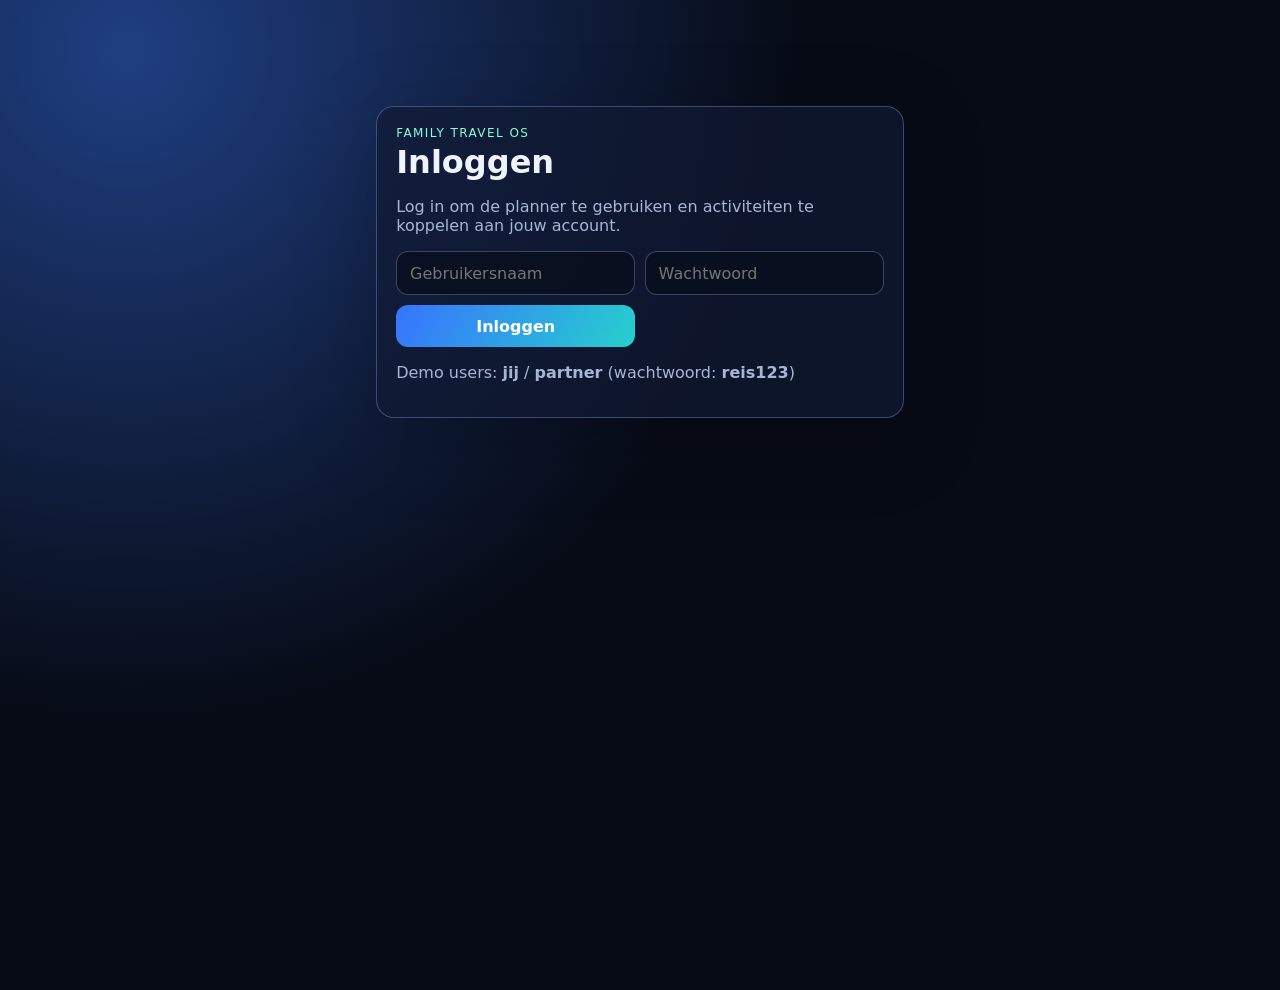
==== index.html @ ec22468a "Allow saving personal inspiration links per trip" ====
<!doctype html>
<html lang="nl">
  <head>
    <meta charset="UTF-8" />
    <meta name="viewport" content="width=device-width, initial-scale=1, viewport-fit=cover" />
    <meta name="theme-color" content="#0b1020" />
    <title>Samen Reisplanner · Reizen</title>
    <link rel="manifest" href="manifest.webmanifest" />
    <link rel="stylesheet" href="styles.css" />
  </head>
  <body>
    <header class="topbar">
      <div>
        <p class="eyebrow">Family Travel OS</p>
        <h1>Samen Reisplanner</h1>
      </div>
      <div class="user-box">
        <p id="current-user" class="muted"></p>
        <button id="logout-btn" type="button">Uitloggen</button>
      </div>
      <div class="trip-switcher">
        <label for="trip-select">Actieve reis</label>
        <select id="trip-select"></select>
      </div>
    </header>

    <nav class="tabs">
      <a class="tab active" href="index.html">Reizen</a>
      <a class="tab" href="database.html">Database</a>
      <a class="tab" href="route.html">Routekaart</a>
      <a class="tab" href="inspiratie.html">Inspiratie</a>
    </nav>

    <main>
      <section class="card">
        <h2>Nieuwe reis</h2>
        <form id="trip-form" class="grid-form">
          <input id="trip-name" type="text" placeholder="Bijv. Japan 2026" required />
          <input id="trip-destination" type="text" placeholder="Bestemming / regio" required />
          <button type="submit">Reis toevoegen</button>
        </form>
        <p id="trip-summary" class="muted"></p>
      </section>

      <section class="card">
        <h2>Reisgenoten</h2>
        <form id="member-form" class="row-form">
          <input id="member-name" type="text" placeholder="Naam reisgenoot" required />
          <button type="submit">+ Toevoegen</button>
        </form>
        <ul id="member-list"></ul>
      </section>
    </main>

    <script src="common.js"></script>
    <script src="app-home.js"></script>
  </body>
</html>
---- styles.css ----
:root {
  font-family: Inter, ui-sans-serif, system-ui, -apple-system, Segoe UI, Roboto, sans-serif;
  --bg: #070b16;
  --bg-2: #0d1530;
  --card: rgba(17, 25, 50, 0.72);
  --text: #eef3ff;
  --muted: #a8b6d6;
  --accent: #6ea8fe;
  --accent-2: #88ffd6;
  --border: rgba(155, 182, 255, 0.32);
  color-scheme: dark;
}

* { box-sizing: border-box; }

body {
  margin: 0;
  color: var(--text);
  background: radial-gradient(circle at 10% 5%, #1f3f82 0%, var(--bg) 45%), linear-gradient(130deg, var(--bg), var(--bg-2));
  min-height: 100dvh;
}

.topbar {
  display: flex;
  justify-content: space-between;
  gap: 1rem;
  align-items: end;
  padding: max(1rem, env(safe-area-inset-top)) 1rem 1rem;
  border-bottom: 1px solid rgba(255, 255, 255, 0.08);
  backdrop-filter: blur(12px);
}

.eyebrow {
  letter-spacing: 0.12em;
  text-transform: uppercase;
  color: var(--accent-2);
  margin: 0 0 0.2rem;
  font-size: 0.75rem;
}

h1, h2, h3 { margin: 0 0 0.65rem; }
h1 { font-size: clamp(1.4rem, 4vw, 2rem); }

.tabs {
  display: grid;
  grid-template-columns: repeat(4, 1fr);
  gap: 0.5rem;
  padding: 0.8rem 1rem;
}

.tab {
  text-align: center;
  padding: 0.55rem;
  border-radius: 12px;
  text-decoration: none;
  color: var(--text);
  border: 1px solid rgba(255, 255, 255, 0.08);
  background: rgba(11, 18, 35, 0.7);
}

.tab.active {
  background: linear-gradient(120deg, #3873ff, #26d0ce);
  border: none;
  font-weight: 600;
}

main {
  max-width: 1100px;
  margin: 0 auto;
  padding: 0 1rem calc(2rem + env(safe-area-inset-bottom));
  display: grid;
  gap: 1rem;
}

.card {
  background: var(--card);
  border: 1px solid var(--border);
  border-radius: 18px;
  padding: clamp(0.8rem, 2vw, 1.2rem);
  box-shadow: 0 20px 80px rgba(0, 0, 0, 0.25);
}

label, .muted { color: var(--muted); }

input, select, button {
  width: 100%;
  border-radius: 12px;
  border: 1px solid var(--border);
  background: rgba(8, 14, 28, 0.8);
  color: var(--text);
  padding: 0.72rem 0.8rem;
  font: inherit;
}

button {
  cursor: pointer;
  background: linear-gradient(120deg, #3873ff, #26d0ce);
  color: #fff;
  border: none;
  font-weight: 600;
}

.row-form, .grid-form {
  display: grid;
  gap: 0.6rem;
  margin-bottom: 0.75rem;
}

.row-form { grid-template-columns: 1fr auto; }
.grid-form { grid-template-columns: repeat(auto-fit, minmax(170px, 1fr)); }

.columns {
  display: grid;
  grid-template-columns: repeat(auto-fit, minmax(180px, 1fr));
  gap: 0.75rem;
}

.category {
  border: 1px solid rgba(255, 255, 255, 0.08);
  border-radius: 14px;
  background: rgba(9, 14, 27, 0.7);
  padding: 0.7rem;
}

ul { margin: 0; padding-left: 1rem; }
li { margin-bottom: 0.5rem; }

a { color: #9ec5ff; }

#map {
  min-height: clamp(230px, 35vh, 420px);
  border-radius: 14px;
  border: 1px solid rgba(255, 255, 255, 0.08);
  margin-top: 0.75rem;
}

.api-box {
  border: 1px dashed rgba(255, 255, 255, 0.25);
  border-radius: 12px;
  padding: 0.7rem;
}

.inspiration-grid {
  display: grid;
  gap: 1rem;
  grid-template-columns: repeat(auto-fit, minmax(260px, 1fr));
}


.user-box {
  display: grid;
  gap: 0.35rem;
  justify-items: end;
}

.user-box #logout-btn {
  width: auto;
  padding: 0.35rem 0.7rem;
  font-size: 0.85rem;
}

.auth-main {
  max-width: 560px;
  margin: 10vh auto;
  padding: 1rem;
}

.auth-card {
  text-align: left;
}

@media (max-width: 860px) {
  .topbar { flex-direction: column; align-items: stretch; }
  .tabs { grid-template-columns: repeat(2, 1fr); }
}


.compact {
  grid-template-columns: auto 1fr;
  align-items: center;
}

.item-card {
  list-style: none;
  margin: 0.6rem 0;
  padding: 0.55rem;
  border: 1px solid rgba(255,255,255,0.08);
  border-radius: 10px;
  background: rgba(3, 8, 20, 0.45);
}

.vote-row {
  display: flex;
  gap: 0.4rem;
  flex-wrap: wrap;
  margin-top: 0.5rem;
}

.vote-row button,
.vote {
  width: auto;
  padding: 0.35rem 0.55rem;
  font-size: 0.85rem;
}

.vote-must { background: linear-gradient(120deg, #17b26a, #5dd39e); }
.vote-maybe { background: linear-gradient(120deg, #4b7bec, #5ea6ff); }
.vote-skip { background: linear-gradient(120deg, #d54f6e, #ff8399); }

.day-plan-list {
  display: grid;
  gap: 0.7rem;
}

.day-card {
  border: 1px solid rgba(255,255,255,0.08);
  border-radius: 12px;
  background: rgba(4, 10, 24, 0.52);
  padding: 0.65rem;
}
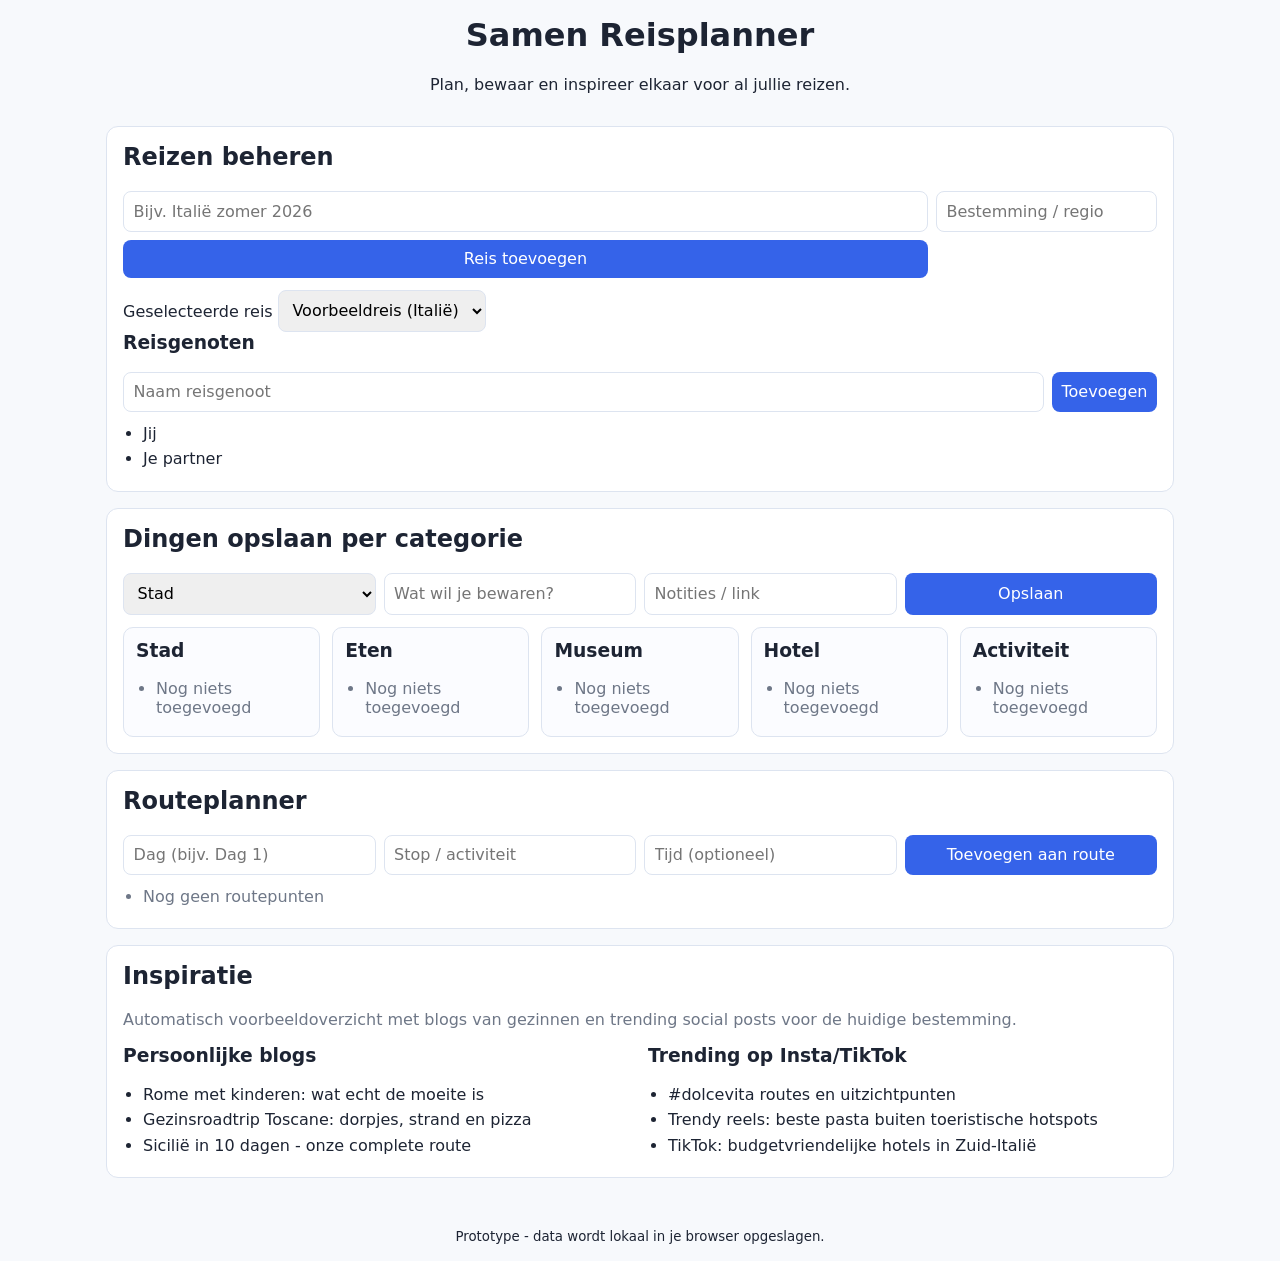
==== commit c5195504: "Merge branch 'main' into codex/create-travel-planning-app-1jo0di" ====
--- a/index.html
+++ b/index.html
@@ -2,57 +2,87 @@
 <html lang="nl">
   <head>
     <meta charset="UTF-8" />
-    <meta name="viewport" content="width=device-width, initial-scale=1, viewport-fit=cover" />
-    <meta name="theme-color" content="#0b1020" />
-    <title>Samen Reisplanner · Reizen</title>
-    <link rel="manifest" href="manifest.webmanifest" />
+    <meta name="viewport" content="width=device-width, initial-scale=1.0" />
+    <title>Samen Reisplanner</title>
     <link rel="stylesheet" href="styles.css" />
   </head>
   <body>
-    <header class="topbar">
-      <div>
-        <p class="eyebrow">Family Travel OS</p>
-        <h1>Samen Reisplanner</h1>
-      </div>
-      <div class="user-box">
-        <p id="current-user" class="muted"></p>
-        <button id="logout-btn" type="button">Uitloggen</button>
-      </div>
-      <div class="trip-switcher">
-        <label for="trip-select">Actieve reis</label>
-        <select id="trip-select"></select>
-      </div>
+    <header>
+      <h1>Samen Reisplanner</h1>
+      <p>Plan, bewaar en inspireer elkaar voor al jullie reizen.</p>
     </header>
-
-    <nav class="tabs">
-      <a class="tab active" href="index.html">Reizen</a>
-      <a class="tab" href="database.html">Database</a>
-      <a class="tab" href="route.html">Routekaart</a>
-      <a class="tab" href="inspiratie.html">Inspiratie</a>
-    </nav>
 
     <main>
       <section class="card">
-        <h2>Nieuwe reis</h2>
-        <form id="trip-form" class="grid-form">
-          <input id="trip-name" type="text" placeholder="Bijv. Japan 2026" required />
+        <h2>Reizen beheren</h2>
+        <form id="trip-form" class="row-form">
+          <input id="trip-name" type="text" placeholder="Bijv. Italië zomer 2026" required />
           <input id="trip-destination" type="text" placeholder="Bestemming / regio" required />
           <button type="submit">Reis toevoegen</button>
         </form>
-        <p id="trip-summary" class="muted"></p>
+
+        <label for="trip-select">Geselecteerde reis</label>
+        <select id="trip-select"></select>
+
+        <h3>Reisgenoten</h3>
+        <form id="member-form" class="row-form">
+          <input id="member-name" type="text" placeholder="Naam reisgenoot" required />
+          <button type="submit">Toevoegen</button>
+        </form>
+        <ul id="member-list"></ul>
       </section>
 
       <section class="card">
-        <h2>Reisgenoten</h2>
-        <form id="member-form" class="row-form">
-          <input id="member-name" type="text" placeholder="Naam reisgenoot" required />
-          <button type="submit">+ Toevoegen</button>
+        <h2>Dingen opslaan per categorie</h2>
+        <form id="item-form" class="grid-form">
+          <select id="item-category" required>
+            <option value="Stad">Stad</option>
+            <option value="Eten">Eten</option>
+            <option value="Museum">Museum</option>
+            <option value="Hotel">Hotel</option>
+            <option value="Activiteit">Activiteit</option>
+          </select>
+          <input id="item-title" type="text" placeholder="Wat wil je bewaren?" required />
+          <input id="item-notes" type="text" placeholder="Notities / link" />
+          <button type="submit">Opslaan</button>
         </form>
-        <ul id="member-list"></ul>
+        <div id="category-columns" class="columns"></div>
+      </section>
+
+      <section class="card">
+        <h2>Routeplanner</h2>
+        <form id="route-form" class="grid-form">
+          <input id="route-day" type="text" placeholder="Dag (bijv. Dag 1)" required />
+          <input id="route-stop" type="text" placeholder="Stop / activiteit" required />
+          <input id="route-time" type="text" placeholder="Tijd (optioneel)" />
+          <button type="submit">Toevoegen aan route</button>
+        </form>
+        <ul id="route-list"></ul>
+      </section>
+
+      <section class="card">
+        <h2>Inspiratie</h2>
+        <p class="muted">
+          Automatisch voorbeeldoverzicht met blogs van gezinnen en trending social posts
+          voor de huidige bestemming.
+        </p>
+        <div class="inspiration-grid">
+          <div>
+            <h3>Persoonlijke blogs</h3>
+            <ul id="blog-list"></ul>
+          </div>
+          <div>
+            <h3>Trending op Insta/TikTok</h3>
+            <ul id="social-list"></ul>
+          </div>
+        </div>
       </section>
     </main>
 
-    <script src="common.js"></script>
-    <script src="app-home.js"></script>
+    <footer>
+      <small>Prototype - data wordt lokaal in je browser opgeslagen.</small>
+    </footer>
+
+    <script src="app.js"></script>
   </body>
 </html>
--- a/styles.css
+++ b/styles.css
@@ -1,220 +1,110 @@
 :root {
+  color-scheme: light;
   font-family: Inter, ui-sans-serif, system-ui, -apple-system, Segoe UI, Roboto, sans-serif;
-  --bg: #070b16;
-  --bg-2: #0d1530;
-  --card: rgba(17, 25, 50, 0.72);
-  --text: #eef3ff;
-  --muted: #a8b6d6;
-  --accent: #6ea8fe;
-  --accent-2: #88ffd6;
-  --border: rgba(155, 182, 255, 0.32);
-  color-scheme: dark;
+  --bg: #f7f9fc;
+  --card: #ffffff;
+  --text: #1d2433;
+  --muted: #6e7787;
+  --primary: #3563e9;
+  --border: #dde4f0;
 }
 
-* { box-sizing: border-box; }
+* {
+  box-sizing: border-box;
+}
 
 body {
   margin: 0;
+  background: var(--bg);
   color: var(--text);
-  background: radial-gradient(circle at 10% 5%, #1f3f82 0%, var(--bg) 45%), linear-gradient(130deg, var(--bg), var(--bg-2));
-  min-height: 100dvh;
 }
 
-.topbar {
-  display: flex;
-  justify-content: space-between;
-  gap: 1rem;
-  align-items: end;
-  padding: max(1rem, env(safe-area-inset-top)) 1rem 1rem;
-  border-bottom: 1px solid rgba(255, 255, 255, 0.08);
-  backdrop-filter: blur(12px);
-}
-
-.eyebrow {
-  letter-spacing: 0.12em;
-  text-transform: uppercase;
-  color: var(--accent-2);
-  margin: 0 0 0.2rem;
-  font-size: 0.75rem;
-}
-
-h1, h2, h3 { margin: 0 0 0.65rem; }
-h1 { font-size: clamp(1.4rem, 4vw, 2rem); }
-
-.tabs {
-  display: grid;
-  grid-template-columns: repeat(4, 1fr);
-  gap: 0.5rem;
-  padding: 0.8rem 1rem;
-}
-
-.tab {
+header,
+footer {
   text-align: center;
-  padding: 0.55rem;
-  border-radius: 12px;
-  text-decoration: none;
-  color: var(--text);
-  border: 1px solid rgba(255, 255, 255, 0.08);
-  background: rgba(11, 18, 35, 0.7);
-}
-
-.tab.active {
-  background: linear-gradient(120deg, #3873ff, #26d0ce);
-  border: none;
-  font-weight: 600;
+  padding: 1rem;
 }
 
 main {
   max-width: 1100px;
   margin: 0 auto;
-  padding: 0 1rem calc(2rem + env(safe-area-inset-bottom));
   display: grid;
   gap: 1rem;
+  padding: 0 1rem 2rem;
 }
 
 .card {
   background: var(--card);
   border: 1px solid var(--border);
-  border-radius: 18px;
-  padding: clamp(0.8rem, 2vw, 1.2rem);
-  box-shadow: 0 20px 80px rgba(0, 0, 0, 0.25);
+  border-radius: 12px;
+  padding: 1rem;
 }
 
-label, .muted { color: var(--muted); }
+h1,
+h2,
+h3 {
+  margin-top: 0;
+}
 
-input, select, button {
-  width: 100%;
-  border-radius: 12px;
+input,
+select,
+button {
+  padding: 0.6rem;
   border: 1px solid var(--border);
-  background: rgba(8, 14, 28, 0.8);
-  color: var(--text);
-  padding: 0.72rem 0.8rem;
+  border-radius: 8px;
   font: inherit;
 }
 
 button {
+  background: var(--primary);
+  color: white;
+  border: none;
   cursor: pointer;
-  background: linear-gradient(120deg, #3873ff, #26d0ce);
-  color: #fff;
-  border: none;
-  font-weight: 600;
 }
 
-.row-form, .grid-form {
+.row-form,
+.grid-form {
   display: grid;
-  gap: 0.6rem;
+  gap: 0.5rem;
   margin-bottom: 0.75rem;
 }
 
-.row-form { grid-template-columns: 1fr auto; }
-.grid-form { grid-template-columns: repeat(auto-fit, minmax(170px, 1fr)); }
+.row-form {
+  grid-template-columns: 1fr auto;
+}
+
+.grid-form {
+  grid-template-columns: repeat(auto-fit, minmax(170px, 1fr));
+}
 
 .columns {
   display: grid;
-  grid-template-columns: repeat(auto-fit, minmax(180px, 1fr));
+  grid-template-columns: repeat(auto-fit, minmax(170px, 1fr));
   gap: 0.75rem;
 }
 
 .category {
-  border: 1px solid rgba(255, 255, 255, 0.08);
-  border-radius: 14px;
-  background: rgba(9, 14, 27, 0.7);
-  padding: 0.7rem;
+  border: 1px solid var(--border);
+  border-radius: 10px;
+  padding: 0.75rem;
+  background: #fbfcff;
 }
 
-ul { margin: 0; padding-left: 1rem; }
-li { margin-bottom: 0.5rem; }
-
-a { color: #9ec5ff; }
-
-#map {
-  min-height: clamp(230px, 35vh, 420px);
-  border-radius: 14px;
-  border: 1px solid rgba(255, 255, 255, 0.08);
-  margin-top: 0.75rem;
+ul {
+  margin: 0;
+  padding-left: 1.25rem;
 }
 
-.api-box {
-  border: 1px dashed rgba(255, 255, 255, 0.25);
-  border-radius: 12px;
-  padding: 0.7rem;
+li {
+  margin-bottom: 0.4rem;
+}
+
+.muted {
+  color: var(--muted);
 }
 
 .inspiration-grid {
   display: grid;
+  grid-template-columns: repeat(auto-fit, minmax(260px, 1fr));
   gap: 1rem;
-  grid-template-columns: repeat(auto-fit, minmax(260px, 1fr));
 }
-
-
-.user-box {
-  display: grid;
-  gap: 0.35rem;
-  justify-items: end;
-}
-
-.user-box #logout-btn {
-  width: auto;
-  padding: 0.35rem 0.7rem;
-  font-size: 0.85rem;
-}
-
-.auth-main {
-  max-width: 560px;
-  margin: 10vh auto;
-  padding: 1rem;
-}
-
-.auth-card {
-  text-align: left;
-}
-
-@media (max-width: 860px) {
-  .topbar { flex-direction: column; align-items: stretch; }
-  .tabs { grid-template-columns: repeat(2, 1fr); }
-}
-
-
-.compact {
-  grid-template-columns: auto 1fr;
-  align-items: center;
-}
-
-.item-card {
-  list-style: none;
-  margin: 0.6rem 0;
-  padding: 0.55rem;
-  border: 1px solid rgba(255,255,255,0.08);
-  border-radius: 10px;
-  background: rgba(3, 8, 20, 0.45);
-}
-
-.vote-row {
-  display: flex;
-  gap: 0.4rem;
-  flex-wrap: wrap;
-  margin-top: 0.5rem;
-}
-
-.vote-row button,
-.vote {
-  width: auto;
-  padding: 0.35rem 0.55rem;
-  font-size: 0.85rem;
-}
-
-.vote-must { background: linear-gradient(120deg, #17b26a, #5dd39e); }
-.vote-maybe { background: linear-gradient(120deg, #4b7bec, #5ea6ff); }
-.vote-skip { background: linear-gradient(120deg, #d54f6e, #ff8399); }
-
-.day-plan-list {
-  display: grid;
-  gap: 0.7rem;
-}
-
-.day-card {
-  border: 1px solid rgba(255,255,255,0.08);
-  border-radius: 12px;
-  background: rgba(4, 10, 24, 0.52);
-  padding: 0.65rem;
-}
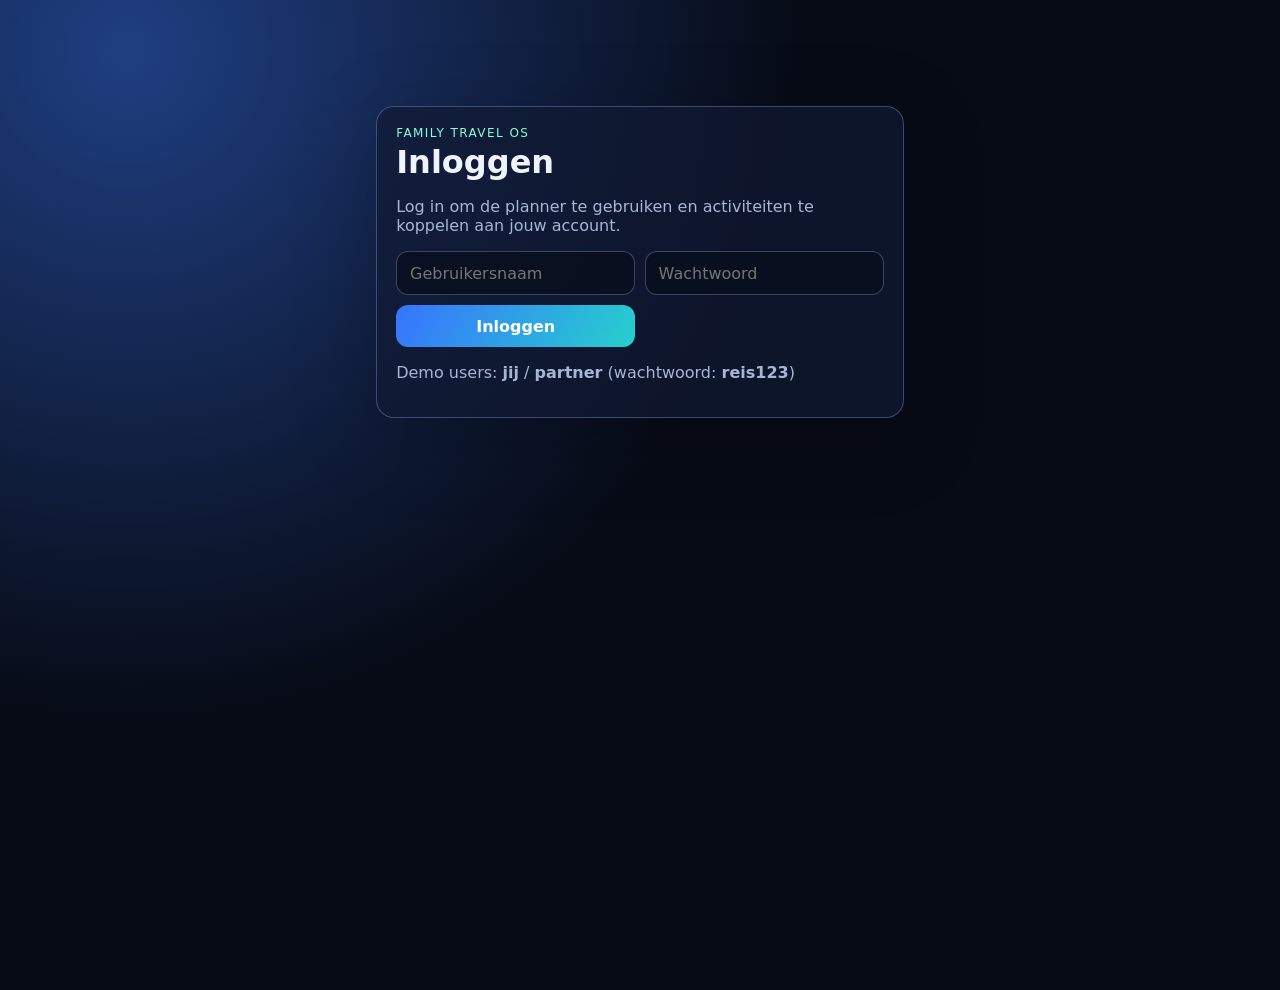
==== commit fee43f01: "Fix stale GitHub Pages updates with stronger service worker refresh" ====
--- a/index.html
+++ b/index.html
@@ -2,87 +2,57 @@
 <html lang="nl">
   <head>
     <meta charset="UTF-8" />
-    <meta name="viewport" content="width=device-width, initial-scale=1.0" />
-    <title>Samen Reisplanner</title>
+    <meta name="viewport" content="width=device-width, initial-scale=1, viewport-fit=cover" />
+    <meta name="theme-color" content="#0b1020" />
+    <title>Samen Reisplanner · Reizen</title>
+    <link rel="manifest" href="manifest.webmanifest" />
     <link rel="stylesheet" href="styles.css" />
   </head>
   <body>
-    <header>
-      <h1>Samen Reisplanner</h1>
-      <p>Plan, bewaar en inspireer elkaar voor al jullie reizen.</p>
+    <header class="topbar">
+      <div>
+        <p class="eyebrow">Family Travel OS</p>
+        <h1>Samen Reisplanner</h1>
+      </div>
+      <div class="user-box">
+        <p id="current-user" class="muted"></p>
+        <button id="logout-btn" type="button">Uitloggen</button>
+      </div>
+      <div class="trip-switcher">
+        <label for="trip-select">Actieve reis</label>
+        <select id="trip-select"></select>
+      </div>
     </header>
+
+    <nav class="tabs">
+      <a class="tab active" href="index.html">Reizen</a>
+      <a class="tab" href="database.html">Database</a>
+      <a class="tab" href="route.html">Routekaart</a>
+      <a class="tab" href="inspiratie.html">Inspiratie</a>
+    </nav>
 
     <main>
       <section class="card">
-        <h2>Reizen beheren</h2>
-        <form id="trip-form" class="row-form">
-          <input id="trip-name" type="text" placeholder="Bijv. Italië zomer 2026" required />
+        <h2>Nieuwe reis</h2>
+        <form id="trip-form" class="grid-form">
+          <input id="trip-name" type="text" placeholder="Bijv. Japan 2026" required />
           <input id="trip-destination" type="text" placeholder="Bestemming / regio" required />
           <button type="submit">Reis toevoegen</button>
         </form>
+        <p id="trip-summary" class="muted"></p>
+      </section>
 
-        <label for="trip-select">Geselecteerde reis</label>
-        <select id="trip-select"></select>
-
-        <h3>Reisgenoten</h3>
+      <section class="card">
+        <h2>Reisgenoten</h2>
         <form id="member-form" class="row-form">
           <input id="member-name" type="text" placeholder="Naam reisgenoot" required />
-          <button type="submit">Toevoegen</button>
+          <button type="submit">+ Toevoegen</button>
         </form>
         <ul id="member-list"></ul>
       </section>
-
-      <section class="card">
-        <h2>Dingen opslaan per categorie</h2>
-        <form id="item-form" class="grid-form">
-          <select id="item-category" required>
-            <option value="Stad">Stad</option>
-            <option value="Eten">Eten</option>
-            <option value="Museum">Museum</option>
-            <option value="Hotel">Hotel</option>
-            <option value="Activiteit">Activiteit</option>
-          </select>
-          <input id="item-title" type="text" placeholder="Wat wil je bewaren?" required />
-          <input id="item-notes" type="text" placeholder="Notities / link" />
-          <button type="submit">Opslaan</button>
-        </form>
-        <div id="category-columns" class="columns"></div>
-      </section>
-
-      <section class="card">
-        <h2>Routeplanner</h2>
-        <form id="route-form" class="grid-form">
-          <input id="route-day" type="text" placeholder="Dag (bijv. Dag 1)" required />
-          <input id="route-stop" type="text" placeholder="Stop / activiteit" required />
-          <input id="route-time" type="text" placeholder="Tijd (optioneel)" />
-          <button type="submit">Toevoegen aan route</button>
-        </form>
-        <ul id="route-list"></ul>
-      </section>
-
-      <section class="card">
-        <h2>Inspiratie</h2>
-        <p class="muted">
-          Automatisch voorbeeldoverzicht met blogs van gezinnen en trending social posts
-          voor de huidige bestemming.
-        </p>
-        <div class="inspiration-grid">
-          <div>
-            <h3>Persoonlijke blogs</h3>
-            <ul id="blog-list"></ul>
-          </div>
-          <div>
-            <h3>Trending op Insta/TikTok</h3>
-            <ul id="social-list"></ul>
-          </div>
-        </div>
-      </section>
     </main>
 
-    <footer>
-      <small>Prototype - data wordt lokaal in je browser opgeslagen.</small>
-    </footer>
-
-    <script src="app.js"></script>
+    <script src="common.js"></script>
+    <script src="app-home.js"></script>
   </body>
 </html>
--- a/styles.css
+++ b/styles.css
@@ -1,110 +1,220 @@
 :root {
-  color-scheme: light;
   font-family: Inter, ui-sans-serif, system-ui, -apple-system, Segoe UI, Roboto, sans-serif;
-  --bg: #f7f9fc;
-  --card: #ffffff;
-  --text: #1d2433;
-  --muted: #6e7787;
-  --primary: #3563e9;
-  --border: #dde4f0;
-}
-
-* {
-  box-sizing: border-box;
-}
+  --bg: #070b16;
+  --bg-2: #0d1530;
+  --card: rgba(17, 25, 50, 0.72);
+  --text: #eef3ff;
+  --muted: #a8b6d6;
+  --accent: #6ea8fe;
+  --accent-2: #88ffd6;
+  --border: rgba(155, 182, 255, 0.32);
+  color-scheme: dark;
+}
+
+* { box-sizing: border-box; }
 
 body {
   margin: 0;
-  background: var(--bg);
   color: var(--text);
-}
-
-header,
-footer {
+  background: radial-gradient(circle at 10% 5%, #1f3f82 0%, var(--bg) 45%), linear-gradient(130deg, var(--bg), var(--bg-2));
+  min-height: 100dvh;
+}
+
+.topbar {
+  display: flex;
+  justify-content: space-between;
+  gap: 1rem;
+  align-items: end;
+  padding: max(1rem, env(safe-area-inset-top)) 1rem 1rem;
+  border-bottom: 1px solid rgba(255, 255, 255, 0.08);
+  backdrop-filter: blur(12px);
+}
+
+.eyebrow {
+  letter-spacing: 0.12em;
+  text-transform: uppercase;
+  color: var(--accent-2);
+  margin: 0 0 0.2rem;
+  font-size: 0.75rem;
+}
+
+h1, h2, h3 { margin: 0 0 0.65rem; }
+h1 { font-size: clamp(1.4rem, 4vw, 2rem); }
+
+.tabs {
+  display: grid;
+  grid-template-columns: repeat(4, 1fr);
+  gap: 0.5rem;
+  padding: 0.8rem 1rem;
+}
+
+.tab {
   text-align: center;
-  padding: 1rem;
+  padding: 0.55rem;
+  border-radius: 12px;
+  text-decoration: none;
+  color: var(--text);
+  border: 1px solid rgba(255, 255, 255, 0.08);
+  background: rgba(11, 18, 35, 0.7);
+}
+
+.tab.active {
+  background: linear-gradient(120deg, #3873ff, #26d0ce);
+  border: none;
+  font-weight: 600;
 }
 
 main {
   max-width: 1100px;
   margin: 0 auto;
+  padding: 0 1rem calc(2rem + env(safe-area-inset-bottom));
   display: grid;
   gap: 1rem;
-  padding: 0 1rem 2rem;
 }
 
 .card {
   background: var(--card);
   border: 1px solid var(--border);
-  border-radius: 12px;
+  border-radius: 18px;
+  padding: clamp(0.8rem, 2vw, 1.2rem);
+  box-shadow: 0 20px 80px rgba(0, 0, 0, 0.25);
+}
+
+label, .muted { color: var(--muted); }
+
+input, select, button {
+  width: 100%;
+  border-radius: 12px;
+  border: 1px solid var(--border);
+  background: rgba(8, 14, 28, 0.8);
+  color: var(--text);
+  padding: 0.72rem 0.8rem;
+  font: inherit;
+}
+
+button {
+  cursor: pointer;
+  background: linear-gradient(120deg, #3873ff, #26d0ce);
+  color: #fff;
+  border: none;
+  font-weight: 600;
+}
+
+.row-form, .grid-form {
+  display: grid;
+  gap: 0.6rem;
+  margin-bottom: 0.75rem;
+}
+
+.row-form { grid-template-columns: 1fr auto; }
+.grid-form { grid-template-columns: repeat(auto-fit, minmax(170px, 1fr)); }
+
+.columns {
+  display: grid;
+  grid-template-columns: repeat(auto-fit, minmax(180px, 1fr));
+  gap: 0.75rem;
+}
+
+.category {
+  border: 1px solid rgba(255, 255, 255, 0.08);
+  border-radius: 14px;
+  background: rgba(9, 14, 27, 0.7);
+  padding: 0.7rem;
+}
+
+ul { margin: 0; padding-left: 1rem; }
+li { margin-bottom: 0.5rem; }
+
+a { color: #9ec5ff; }
+
+#map {
+  min-height: clamp(230px, 35vh, 420px);
+  border-radius: 14px;
+  border: 1px solid rgba(255, 255, 255, 0.08);
+  margin-top: 0.75rem;
+}
+
+.api-box {
+  border: 1px dashed rgba(255, 255, 255, 0.25);
+  border-radius: 12px;
+  padding: 0.7rem;
+}
+
+.inspiration-grid {
+  display: grid;
+  gap: 1rem;
+  grid-template-columns: repeat(auto-fit, minmax(260px, 1fr));
+}
+
+
+.user-box {
+  display: grid;
+  gap: 0.35rem;
+  justify-items: end;
+}
+
+.user-box #logout-btn {
+  width: auto;
+  padding: 0.35rem 0.7rem;
+  font-size: 0.85rem;
+}
+
+.auth-main {
+  max-width: 560px;
+  margin: 10vh auto;
   padding: 1rem;
 }
 
-h1,
-h2,
-h3 {
-  margin-top: 0;
-}
-
-input,
-select,
-button {
-  padding: 0.6rem;
-  border: 1px solid var(--border);
-  border-radius: 8px;
-  font: inherit;
-}
-
-button {
-  background: var(--primary);
-  color: white;
-  border: none;
-  cursor: pointer;
-}
-
-.row-form,
-.grid-form {
-  display: grid;
-  gap: 0.5rem;
-  margin-bottom: 0.75rem;
-}
-
-.row-form {
-  grid-template-columns: 1fr auto;
-}
-
-.grid-form {
-  grid-template-columns: repeat(auto-fit, minmax(170px, 1fr));
-}
-
-.columns {
-  display: grid;
-  grid-template-columns: repeat(auto-fit, minmax(170px, 1fr));
-  gap: 0.75rem;
-}
-
-.category {
-  border: 1px solid var(--border);
+.auth-card {
+  text-align: left;
+}
+
+@media (max-width: 860px) {
+  .topbar { flex-direction: column; align-items: stretch; }
+  .tabs { grid-template-columns: repeat(2, 1fr); }
+}
+
+
+.compact {
+  grid-template-columns: auto 1fr;
+  align-items: center;
+}
+
+.item-card {
+  list-style: none;
+  margin: 0.6rem 0;
+  padding: 0.55rem;
+  border: 1px solid rgba(255,255,255,0.08);
   border-radius: 10px;
-  padding: 0.75rem;
-  background: #fbfcff;
-}
-
-ul {
-  margin: 0;
-  padding-left: 1.25rem;
-}
-
-li {
-  margin-bottom: 0.4rem;
-}
-
-.muted {
-  color: var(--muted);
-}
-
-.inspiration-grid {
-  display: grid;
-  grid-template-columns: repeat(auto-fit, minmax(260px, 1fr));
-  gap: 1rem;
-}
+  background: rgba(3, 8, 20, 0.45);
+}
+
+.vote-row {
+  display: flex;
+  gap: 0.4rem;
+  flex-wrap: wrap;
+  margin-top: 0.5rem;
+}
+
+.vote-row button,
+.vote {
+  width: auto;
+  padding: 0.35rem 0.55rem;
+  font-size: 0.85rem;
+}
+
+.vote-must { background: linear-gradient(120deg, #17b26a, #5dd39e); }
+.vote-maybe { background: linear-gradient(120deg, #4b7bec, #5ea6ff); }
+.vote-skip { background: linear-gradient(120deg, #d54f6e, #ff8399); }
+
+.day-plan-list {
+  display: grid;
+  gap: 0.7rem;
+}
+
+.day-card {
+  border: 1px solid rgba(255,255,255,0.08);
+  border-radius: 12px;
+  background: rgba(4, 10, 24, 0.52);
+  padding: 0.65rem;
+}
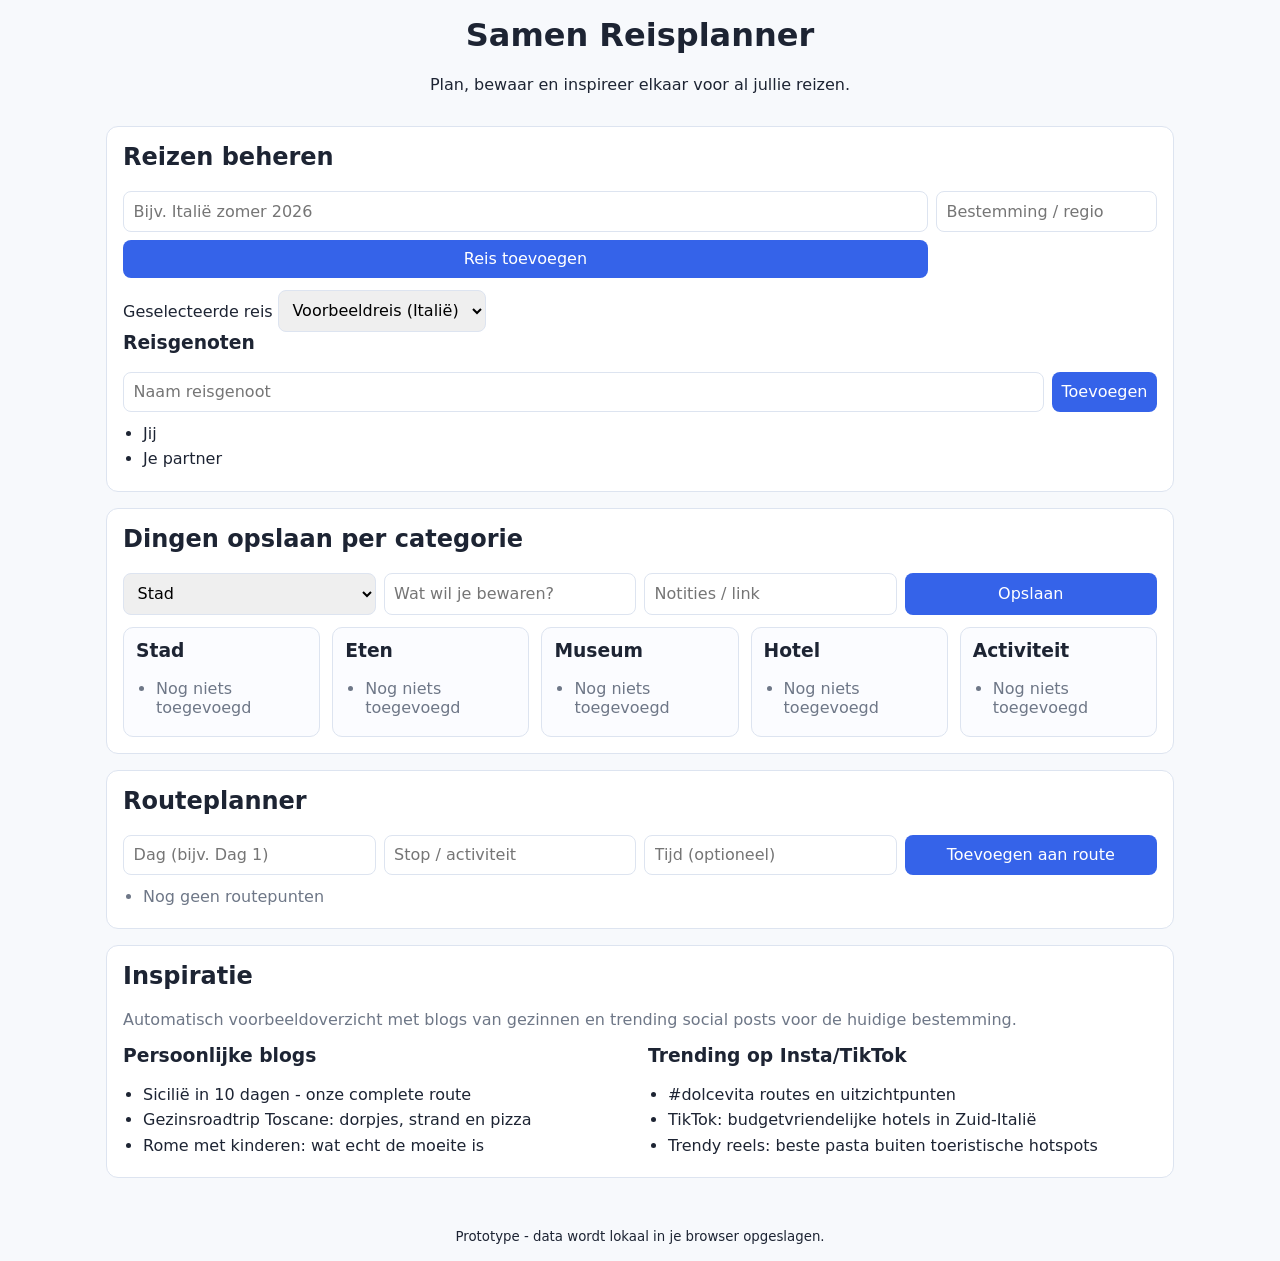
==== commit e0788b7b: "Merge branch 'main' into codex/create-travel-planning-app-s9mvsa" ====
--- a/index.html
+++ b/index.html
@@ -2,57 +2,87 @@
 <html lang="nl">
   <head>
     <meta charset="UTF-8" />
-    <meta name="viewport" content="width=device-width, initial-scale=1, viewport-fit=cover" />
-    <meta name="theme-color" content="#0b1020" />
-    <title>Samen Reisplanner · Reizen</title>
-    <link rel="manifest" href="manifest.webmanifest" />
+    <meta name="viewport" content="width=device-width, initial-scale=1.0" />
+    <title>Samen Reisplanner</title>
     <link rel="stylesheet" href="styles.css" />
   </head>
   <body>
-    <header class="topbar">
-      <div>
-        <p class="eyebrow">Family Travel OS</p>
-        <h1>Samen Reisplanner</h1>
-      </div>
-      <div class="user-box">
-        <p id="current-user" class="muted"></p>
-        <button id="logout-btn" type="button">Uitloggen</button>
-      </div>
-      <div class="trip-switcher">
-        <label for="trip-select">Actieve reis</label>
-        <select id="trip-select"></select>
-      </div>
+    <header>
+      <h1>Samen Reisplanner</h1>
+      <p>Plan, bewaar en inspireer elkaar voor al jullie reizen.</p>
     </header>
-
-    <nav class="tabs">
-      <a class="tab active" href="index.html">Reizen</a>
-      <a class="tab" href="database.html">Database</a>
-      <a class="tab" href="route.html">Routekaart</a>
-      <a class="tab" href="inspiratie.html">Inspiratie</a>
-    </nav>
 
     <main>
       <section class="card">
-        <h2>Nieuwe reis</h2>
-        <form id="trip-form" class="grid-form">
-          <input id="trip-name" type="text" placeholder="Bijv. Japan 2026" required />
+        <h2>Reizen beheren</h2>
+        <form id="trip-form" class="row-form">
+          <input id="trip-name" type="text" placeholder="Bijv. Italië zomer 2026" required />
           <input id="trip-destination" type="text" placeholder="Bestemming / regio" required />
           <button type="submit">Reis toevoegen</button>
         </form>
-        <p id="trip-summary" class="muted"></p>
+
+        <label for="trip-select">Geselecteerde reis</label>
+        <select id="trip-select"></select>
+
+        <h3>Reisgenoten</h3>
+        <form id="member-form" class="row-form">
+          <input id="member-name" type="text" placeholder="Naam reisgenoot" required />
+          <button type="submit">Toevoegen</button>
+        </form>
+        <ul id="member-list"></ul>
       </section>
 
       <section class="card">
-        <h2>Reisgenoten</h2>
-        <form id="member-form" class="row-form">
-          <input id="member-name" type="text" placeholder="Naam reisgenoot" required />
-          <button type="submit">+ Toevoegen</button>
+        <h2>Dingen opslaan per categorie</h2>
+        <form id="item-form" class="grid-form">
+          <select id="item-category" required>
+            <option value="Stad">Stad</option>
+            <option value="Eten">Eten</option>
+            <option value="Museum">Museum</option>
+            <option value="Hotel">Hotel</option>
+            <option value="Activiteit">Activiteit</option>
+          </select>
+          <input id="item-title" type="text" placeholder="Wat wil je bewaren?" required />
+          <input id="item-notes" type="text" placeholder="Notities / link" />
+          <button type="submit">Opslaan</button>
         </form>
-        <ul id="member-list"></ul>
+        <div id="category-columns" class="columns"></div>
+      </section>
+
+      <section class="card">
+        <h2>Routeplanner</h2>
+        <form id="route-form" class="grid-form">
+          <input id="route-day" type="text" placeholder="Dag (bijv. Dag 1)" required />
+          <input id="route-stop" type="text" placeholder="Stop / activiteit" required />
+          <input id="route-time" type="text" placeholder="Tijd (optioneel)" />
+          <button type="submit">Toevoegen aan route</button>
+        </form>
+        <ul id="route-list"></ul>
+      </section>
+
+      <section class="card">
+        <h2>Inspiratie</h2>
+        <p class="muted">
+          Automatisch voorbeeldoverzicht met blogs van gezinnen en trending social posts
+          voor de huidige bestemming.
+        </p>
+        <div class="inspiration-grid">
+          <div>
+            <h3>Persoonlijke blogs</h3>
+            <ul id="blog-list"></ul>
+          </div>
+          <div>
+            <h3>Trending op Insta/TikTok</h3>
+            <ul id="social-list"></ul>
+          </div>
+        </div>
       </section>
     </main>
 
-    <script src="common.js"></script>
-    <script src="app-home.js"></script>
+    <footer>
+      <small>Prototype - data wordt lokaal in je browser opgeslagen.</small>
+    </footer>
+
+    <script src="app.js"></script>
   </body>
 </html>
--- a/styles.css
+++ b/styles.css
@@ -1,220 +1,110 @@
 :root {
+  color-scheme: light;
   font-family: Inter, ui-sans-serif, system-ui, -apple-system, Segoe UI, Roboto, sans-serif;
-  --bg: #070b16;
-  --bg-2: #0d1530;
-  --card: rgba(17, 25, 50, 0.72);
-  --text: #eef3ff;
-  --muted: #a8b6d6;
-  --accent: #6ea8fe;
-  --accent-2: #88ffd6;
-  --border: rgba(155, 182, 255, 0.32);
-  color-scheme: dark;
+  --bg: #f7f9fc;
+  --card: #ffffff;
+  --text: #1d2433;
+  --muted: #6e7787;
+  --primary: #3563e9;
+  --border: #dde4f0;
 }
 
-* { box-sizing: border-box; }
+* {
+  box-sizing: border-box;
+}
 
 body {
   margin: 0;
+  background: var(--bg);
   color: var(--text);
-  background: radial-gradient(circle at 10% 5%, #1f3f82 0%, var(--bg) 45%), linear-gradient(130deg, var(--bg), var(--bg-2));
-  min-height: 100dvh;
 }
 
-.topbar {
-  display: flex;
-  justify-content: space-between;
-  gap: 1rem;
-  align-items: end;
-  padding: max(1rem, env(safe-area-inset-top)) 1rem 1rem;
-  border-bottom: 1px solid rgba(255, 255, 255, 0.08);
-  backdrop-filter: blur(12px);
-}
-
-.eyebrow {
-  letter-spacing: 0.12em;
-  text-transform: uppercase;
-  color: var(--accent-2);
-  margin: 0 0 0.2rem;
-  font-size: 0.75rem;
-}
-
-h1, h2, h3 { margin: 0 0 0.65rem; }
-h1 { font-size: clamp(1.4rem, 4vw, 2rem); }
-
-.tabs {
-  display: grid;
-  grid-template-columns: repeat(4, 1fr);
-  gap: 0.5rem;
-  padding: 0.8rem 1rem;
-}
-
-.tab {
+header,
+footer {
   text-align: center;
-  padding: 0.55rem;
-  border-radius: 12px;
-  text-decoration: none;
-  color: var(--text);
-  border: 1px solid rgba(255, 255, 255, 0.08);
-  background: rgba(11, 18, 35, 0.7);
-}
-
-.tab.active {
-  background: linear-gradient(120deg, #3873ff, #26d0ce);
-  border: none;
-  font-weight: 600;
+  padding: 1rem;
 }
 
 main {
   max-width: 1100px;
   margin: 0 auto;
-  padding: 0 1rem calc(2rem + env(safe-area-inset-bottom));
   display: grid;
   gap: 1rem;
+  padding: 0 1rem 2rem;
 }
 
 .card {
   background: var(--card);
   border: 1px solid var(--border);
-  border-radius: 18px;
-  padding: clamp(0.8rem, 2vw, 1.2rem);
-  box-shadow: 0 20px 80px rgba(0, 0, 0, 0.25);
+  border-radius: 12px;
+  padding: 1rem;
 }
 
-label, .muted { color: var(--muted); }
+h1,
+h2,
+h3 {
+  margin-top: 0;
+}
 
-input, select, button {
-  width: 100%;
-  border-radius: 12px;
+input,
+select,
+button {
+  padding: 0.6rem;
   border: 1px solid var(--border);
-  background: rgba(8, 14, 28, 0.8);
-  color: var(--text);
-  padding: 0.72rem 0.8rem;
+  border-radius: 8px;
   font: inherit;
 }
 
 button {
+  background: var(--primary);
+  color: white;
+  border: none;
   cursor: pointer;
-  background: linear-gradient(120deg, #3873ff, #26d0ce);
-  color: #fff;
-  border: none;
-  font-weight: 600;
 }
 
-.row-form, .grid-form {
+.row-form,
+.grid-form {
   display: grid;
-  gap: 0.6rem;
+  gap: 0.5rem;
   margin-bottom: 0.75rem;
 }
 
-.row-form { grid-template-columns: 1fr auto; }
-.grid-form { grid-template-columns: repeat(auto-fit, minmax(170px, 1fr)); }
+.row-form {
+  grid-template-columns: 1fr auto;
+}
+
+.grid-form {
+  grid-template-columns: repeat(auto-fit, minmax(170px, 1fr));
+}
 
 .columns {
   display: grid;
-  grid-template-columns: repeat(auto-fit, minmax(180px, 1fr));
+  grid-template-columns: repeat(auto-fit, minmax(170px, 1fr));
   gap: 0.75rem;
 }
 
 .category {
-  border: 1px solid rgba(255, 255, 255, 0.08);
-  border-radius: 14px;
-  background: rgba(9, 14, 27, 0.7);
-  padding: 0.7rem;
+  border: 1px solid var(--border);
+  border-radius: 10px;
+  padding: 0.75rem;
+  background: #fbfcff;
 }
 
-ul { margin: 0; padding-left: 1rem; }
-li { margin-bottom: 0.5rem; }
-
-a { color: #9ec5ff; }
-
-#map {
-  min-height: clamp(230px, 35vh, 420px);
-  border-radius: 14px;
-  border: 1px solid rgba(255, 255, 255, 0.08);
-  margin-top: 0.75rem;
+ul {
+  margin: 0;
+  padding-left: 1.25rem;
 }
 
-.api-box {
-  border: 1px dashed rgba(255, 255, 255, 0.25);
-  border-radius: 12px;
-  padding: 0.7rem;
+li {
+  margin-bottom: 0.4rem;
+}
+
+.muted {
+  color: var(--muted);
 }
 
 .inspiration-grid {
   display: grid;
+  grid-template-columns: repeat(auto-fit, minmax(260px, 1fr));
   gap: 1rem;
-  grid-template-columns: repeat(auto-fit, minmax(260px, 1fr));
 }
-
-
-.user-box {
-  display: grid;
-  gap: 0.35rem;
-  justify-items: end;
-}
-
-.user-box #logout-btn {
-  width: auto;
-  padding: 0.35rem 0.7rem;
-  font-size: 0.85rem;
-}
-
-.auth-main {
-  max-width: 560px;
-  margin: 10vh auto;
-  padding: 1rem;
-}
-
-.auth-card {
-  text-align: left;
-}
-
-@media (max-width: 860px) {
-  .topbar { flex-direction: column; align-items: stretch; }
-  .tabs { grid-template-columns: repeat(2, 1fr); }
-}
-
-
-.compact {
-  grid-template-columns: auto 1fr;
-  align-items: center;
-}
-
-.item-card {
-  list-style: none;
-  margin: 0.6rem 0;
-  padding: 0.55rem;
-  border: 1px solid rgba(255,255,255,0.08);
-  border-radius: 10px;
-  background: rgba(3, 8, 20, 0.45);
-}
-
-.vote-row {
-  display: flex;
-  gap: 0.4rem;
-  flex-wrap: wrap;
-  margin-top: 0.5rem;
-}
-
-.vote-row button,
-.vote {
-  width: auto;
-  padding: 0.35rem 0.55rem;
-  font-size: 0.85rem;
-}
-
-.vote-must { background: linear-gradient(120deg, #17b26a, #5dd39e); }
-.vote-maybe { background: linear-gradient(120deg, #4b7bec, #5ea6ff); }
-.vote-skip { background: linear-gradient(120deg, #d54f6e, #ff8399); }
-
-.day-plan-list {
-  display: grid;
-  gap: 0.7rem;
-}
-
-.day-card {
-  border: 1px solid rgba(255,255,255,0.08);
-  border-radius: 12px;
-  background: rgba(4, 10, 24, 0.52);
-  padding: 0.65rem;
-}
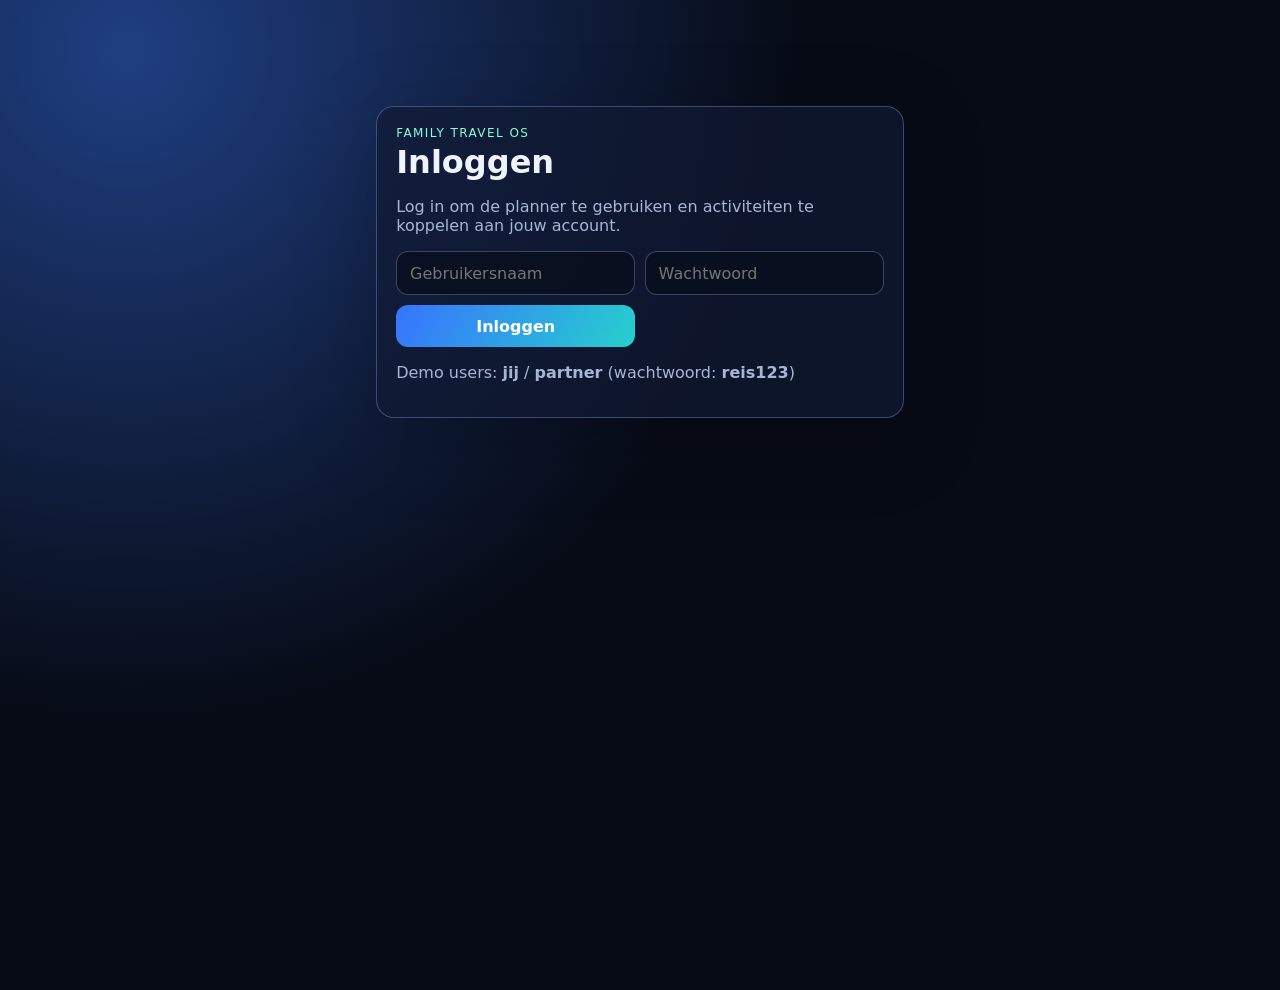
==== commit cac5d4e5: "Use network-first caching to prevent stale deployed app assets" ====
--- a/index.html
+++ b/index.html
@@ -2,87 +2,57 @@
 <html lang="nl">
   <head>
     <meta charset="UTF-8" />
-    <meta name="viewport" content="width=device-width, initial-scale=1.0" />
-    <title>Samen Reisplanner</title>
+    <meta name="viewport" content="width=device-width, initial-scale=1, viewport-fit=cover" />
+    <meta name="theme-color" content="#0b1020" />
+    <title>Samen Reisplanner · Reizen</title>
+    <link rel="manifest" href="manifest.webmanifest" />
     <link rel="stylesheet" href="styles.css" />
   </head>
   <body>
-    <header>
-      <h1>Samen Reisplanner</h1>
-      <p>Plan, bewaar en inspireer elkaar voor al jullie reizen.</p>
+    <header class="topbar">
+      <div>
+        <p class="eyebrow">Family Travel OS</p>
+        <h1>Samen Reisplanner</h1>
+      </div>
+      <div class="user-box">
+        <p id="current-user" class="muted"></p>
+        <button id="logout-btn" type="button">Uitloggen</button>
+      </div>
+      <div class="trip-switcher">
+        <label for="trip-select">Actieve reis</label>
+        <select id="trip-select"></select>
+      </div>
     </header>
+
+    <nav class="tabs">
+      <a class="tab active" href="index.html">Reizen</a>
+      <a class="tab" href="database.html">Database</a>
+      <a class="tab" href="route.html">Routekaart</a>
+      <a class="tab" href="inspiratie.html">Inspiratie</a>
+    </nav>
 
     <main>
       <section class="card">
-        <h2>Reizen beheren</h2>
-        <form id="trip-form" class="row-form">
-          <input id="trip-name" type="text" placeholder="Bijv. Italië zomer 2026" required />
+        <h2>Nieuwe reis</h2>
+        <form id="trip-form" class="grid-form">
+          <input id="trip-name" type="text" placeholder="Bijv. Japan 2026" required />
           <input id="trip-destination" type="text" placeholder="Bestemming / regio" required />
           <button type="submit">Reis toevoegen</button>
         </form>
+        <p id="trip-summary" class="muted"></p>
+      </section>
 
-        <label for="trip-select">Geselecteerde reis</label>
-        <select id="trip-select"></select>
-
-        <h3>Reisgenoten</h3>
+      <section class="card">
+        <h2>Reisgenoten</h2>
         <form id="member-form" class="row-form">
           <input id="member-name" type="text" placeholder="Naam reisgenoot" required />
-          <button type="submit">Toevoegen</button>
+          <button type="submit">+ Toevoegen</button>
         </form>
         <ul id="member-list"></ul>
       </section>
-
-      <section class="card">
-        <h2>Dingen opslaan per categorie</h2>
-        <form id="item-form" class="grid-form">
-          <select id="item-category" required>
-            <option value="Stad">Stad</option>
-            <option value="Eten">Eten</option>
-            <option value="Museum">Museum</option>
-            <option value="Hotel">Hotel</option>
-            <option value="Activiteit">Activiteit</option>
-          </select>
-          <input id="item-title" type="text" placeholder="Wat wil je bewaren?" required />
-          <input id="item-notes" type="text" placeholder="Notities / link" />
-          <button type="submit">Opslaan</button>
-        </form>
-        <div id="category-columns" class="columns"></div>
-      </section>
-
-      <section class="card">
-        <h2>Routeplanner</h2>
-        <form id="route-form" class="grid-form">
-          <input id="route-day" type="text" placeholder="Dag (bijv. Dag 1)" required />
-          <input id="route-stop" type="text" placeholder="Stop / activiteit" required />
-          <input id="route-time" type="text" placeholder="Tijd (optioneel)" />
-          <button type="submit">Toevoegen aan route</button>
-        </form>
-        <ul id="route-list"></ul>
-      </section>
-
-      <section class="card">
-        <h2>Inspiratie</h2>
-        <p class="muted">
-          Automatisch voorbeeldoverzicht met blogs van gezinnen en trending social posts
-          voor de huidige bestemming.
-        </p>
-        <div class="inspiration-grid">
-          <div>
-            <h3>Persoonlijke blogs</h3>
-            <ul id="blog-list"></ul>
-          </div>
-          <div>
-            <h3>Trending op Insta/TikTok</h3>
-            <ul id="social-list"></ul>
-          </div>
-        </div>
-      </section>
     </main>
 
-    <footer>
-      <small>Prototype - data wordt lokaal in je browser opgeslagen.</small>
-    </footer>
-
-    <script src="app.js"></script>
+    <script src="common.js"></script>
+    <script src="app-home.js"></script>
   </body>
 </html>
--- a/styles.css
+++ b/styles.css
@@ -1,110 +1,220 @@
 :root {
-  color-scheme: light;
   font-family: Inter, ui-sans-serif, system-ui, -apple-system, Segoe UI, Roboto, sans-serif;
-  --bg: #f7f9fc;
-  --card: #ffffff;
-  --text: #1d2433;
-  --muted: #6e7787;
-  --primary: #3563e9;
-  --border: #dde4f0;
-}
-
-* {
-  box-sizing: border-box;
-}
+  --bg: #070b16;
+  --bg-2: #0d1530;
+  --card: rgba(17, 25, 50, 0.72);
+  --text: #eef3ff;
+  --muted: #a8b6d6;
+  --accent: #6ea8fe;
+  --accent-2: #88ffd6;
+  --border: rgba(155, 182, 255, 0.32);
+  color-scheme: dark;
+}
+
+* { box-sizing: border-box; }
 
 body {
   margin: 0;
-  background: var(--bg);
   color: var(--text);
-}
-
-header,
-footer {
+  background: radial-gradient(circle at 10% 5%, #1f3f82 0%, var(--bg) 45%), linear-gradient(130deg, var(--bg), var(--bg-2));
+  min-height: 100dvh;
+}
+
+.topbar {
+  display: flex;
+  justify-content: space-between;
+  gap: 1rem;
+  align-items: end;
+  padding: max(1rem, env(safe-area-inset-top)) 1rem 1rem;
+  border-bottom: 1px solid rgba(255, 255, 255, 0.08);
+  backdrop-filter: blur(12px);
+}
+
+.eyebrow {
+  letter-spacing: 0.12em;
+  text-transform: uppercase;
+  color: var(--accent-2);
+  margin: 0 0 0.2rem;
+  font-size: 0.75rem;
+}
+
+h1, h2, h3 { margin: 0 0 0.65rem; }
+h1 { font-size: clamp(1.4rem, 4vw, 2rem); }
+
+.tabs {
+  display: grid;
+  grid-template-columns: repeat(4, 1fr);
+  gap: 0.5rem;
+  padding: 0.8rem 1rem;
+}
+
+.tab {
   text-align: center;
-  padding: 1rem;
+  padding: 0.55rem;
+  border-radius: 12px;
+  text-decoration: none;
+  color: var(--text);
+  border: 1px solid rgba(255, 255, 255, 0.08);
+  background: rgba(11, 18, 35, 0.7);
+}
+
+.tab.active {
+  background: linear-gradient(120deg, #3873ff, #26d0ce);
+  border: none;
+  font-weight: 600;
 }
 
 main {
   max-width: 1100px;
   margin: 0 auto;
+  padding: 0 1rem calc(2rem + env(safe-area-inset-bottom));
   display: grid;
   gap: 1rem;
-  padding: 0 1rem 2rem;
 }
 
 .card {
   background: var(--card);
   border: 1px solid var(--border);
-  border-radius: 12px;
+  border-radius: 18px;
+  padding: clamp(0.8rem, 2vw, 1.2rem);
+  box-shadow: 0 20px 80px rgba(0, 0, 0, 0.25);
+}
+
+label, .muted { color: var(--muted); }
+
+input, select, button {
+  width: 100%;
+  border-radius: 12px;
+  border: 1px solid var(--border);
+  background: rgba(8, 14, 28, 0.8);
+  color: var(--text);
+  padding: 0.72rem 0.8rem;
+  font: inherit;
+}
+
+button {
+  cursor: pointer;
+  background: linear-gradient(120deg, #3873ff, #26d0ce);
+  color: #fff;
+  border: none;
+  font-weight: 600;
+}
+
+.row-form, .grid-form {
+  display: grid;
+  gap: 0.6rem;
+  margin-bottom: 0.75rem;
+}
+
+.row-form { grid-template-columns: 1fr auto; }
+.grid-form { grid-template-columns: repeat(auto-fit, minmax(170px, 1fr)); }
+
+.columns {
+  display: grid;
+  grid-template-columns: repeat(auto-fit, minmax(180px, 1fr));
+  gap: 0.75rem;
+}
+
+.category {
+  border: 1px solid rgba(255, 255, 255, 0.08);
+  border-radius: 14px;
+  background: rgba(9, 14, 27, 0.7);
+  padding: 0.7rem;
+}
+
+ul { margin: 0; padding-left: 1rem; }
+li { margin-bottom: 0.5rem; }
+
+a { color: #9ec5ff; }
+
+#map {
+  min-height: clamp(230px, 35vh, 420px);
+  border-radius: 14px;
+  border: 1px solid rgba(255, 255, 255, 0.08);
+  margin-top: 0.75rem;
+}
+
+.api-box {
+  border: 1px dashed rgba(255, 255, 255, 0.25);
+  border-radius: 12px;
+  padding: 0.7rem;
+}
+
+.inspiration-grid {
+  display: grid;
+  gap: 1rem;
+  grid-template-columns: repeat(auto-fit, minmax(260px, 1fr));
+}
+
+
+.user-box {
+  display: grid;
+  gap: 0.35rem;
+  justify-items: end;
+}
+
+.user-box #logout-btn {
+  width: auto;
+  padding: 0.35rem 0.7rem;
+  font-size: 0.85rem;
+}
+
+.auth-main {
+  max-width: 560px;
+  margin: 10vh auto;
   padding: 1rem;
 }
 
-h1,
-h2,
-h3 {
-  margin-top: 0;
-}
-
-input,
-select,
-button {
-  padding: 0.6rem;
-  border: 1px solid var(--border);
-  border-radius: 8px;
-  font: inherit;
-}
-
-button {
-  background: var(--primary);
-  color: white;
-  border: none;
-  cursor: pointer;
-}
-
-.row-form,
-.grid-form {
-  display: grid;
-  gap: 0.5rem;
-  margin-bottom: 0.75rem;
-}
-
-.row-form {
-  grid-template-columns: 1fr auto;
-}
-
-.grid-form {
-  grid-template-columns: repeat(auto-fit, minmax(170px, 1fr));
-}
-
-.columns {
-  display: grid;
-  grid-template-columns: repeat(auto-fit, minmax(170px, 1fr));
-  gap: 0.75rem;
-}
-
-.category {
-  border: 1px solid var(--border);
+.auth-card {
+  text-align: left;
+}
+
+@media (max-width: 860px) {
+  .topbar { flex-direction: column; align-items: stretch; }
+  .tabs { grid-template-columns: repeat(2, 1fr); }
+}
+
+
+.compact {
+  grid-template-columns: auto 1fr;
+  align-items: center;
+}
+
+.item-card {
+  list-style: none;
+  margin: 0.6rem 0;
+  padding: 0.55rem;
+  border: 1px solid rgba(255,255,255,0.08);
   border-radius: 10px;
-  padding: 0.75rem;
-  background: #fbfcff;
-}
-
-ul {
-  margin: 0;
-  padding-left: 1.25rem;
-}
-
-li {
-  margin-bottom: 0.4rem;
-}
-
-.muted {
-  color: var(--muted);
-}
-
-.inspiration-grid {
-  display: grid;
-  grid-template-columns: repeat(auto-fit, minmax(260px, 1fr));
-  gap: 1rem;
-}
+  background: rgba(3, 8, 20, 0.45);
+}
+
+.vote-row {
+  display: flex;
+  gap: 0.4rem;
+  flex-wrap: wrap;
+  margin-top: 0.5rem;
+}
+
+.vote-row button,
+.vote {
+  width: auto;
+  padding: 0.35rem 0.55rem;
+  font-size: 0.85rem;
+}
+
+.vote-must { background: linear-gradient(120deg, #17b26a, #5dd39e); }
+.vote-maybe { background: linear-gradient(120deg, #4b7bec, #5ea6ff); }
+.vote-skip { background: linear-gradient(120deg, #d54f6e, #ff8399); }
+
+.day-plan-list {
+  display: grid;
+  gap: 0.7rem;
+}
+
+.day-card {
+  border: 1px solid rgba(255,255,255,0.08);
+  border-radius: 12px;
+  background: rgba(4, 10, 24, 0.52);
+  padding: 0.65rem;
+}
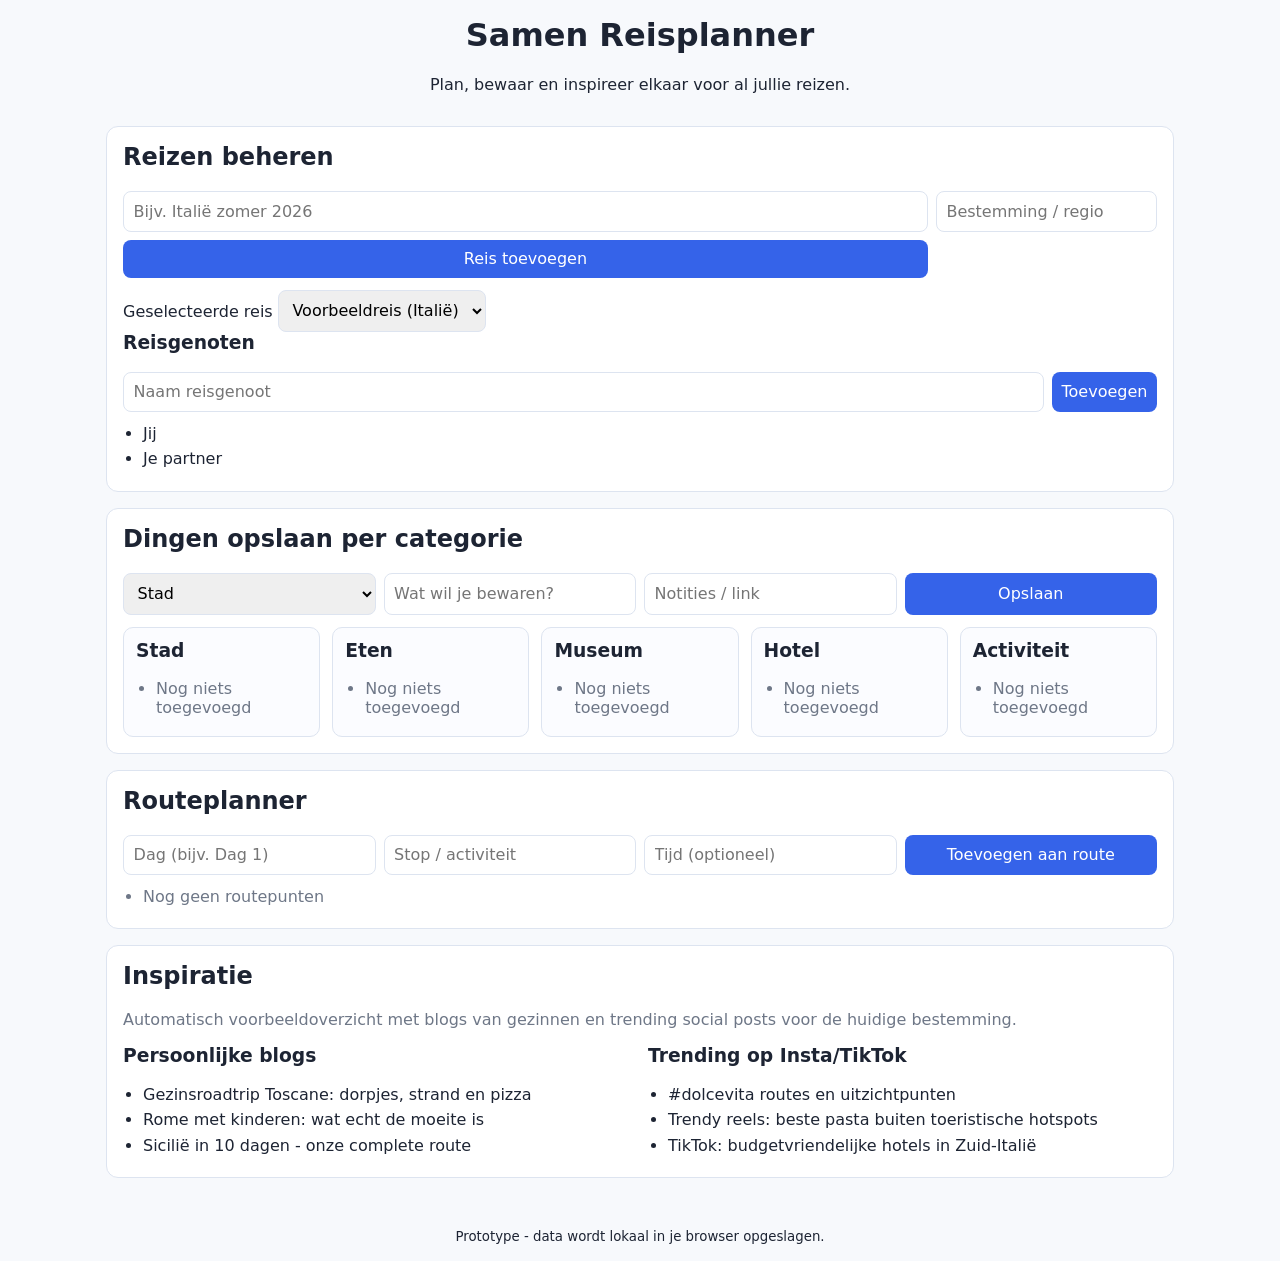
==== commit 7ae78da1: "Merge branch 'main' into codex/create-travel-planning-app-tkmt81" ====
--- a/index.html
+++ b/index.html
@@ -2,57 +2,87 @@
 <html lang="nl">
   <head>
     <meta charset="UTF-8" />
-    <meta name="viewport" content="width=device-width, initial-scale=1, viewport-fit=cover" />
-    <meta name="theme-color" content="#0b1020" />
-    <title>Samen Reisplanner · Reizen</title>
-    <link rel="manifest" href="manifest.webmanifest" />
+    <meta name="viewport" content="width=device-width, initial-scale=1.0" />
+    <title>Samen Reisplanner</title>
     <link rel="stylesheet" href="styles.css" />
   </head>
   <body>
-    <header class="topbar">
-      <div>
-        <p class="eyebrow">Family Travel OS</p>
-        <h1>Samen Reisplanner</h1>
-      </div>
-      <div class="user-box">
-        <p id="current-user" class="muted"></p>
-        <button id="logout-btn" type="button">Uitloggen</button>
-      </div>
-      <div class="trip-switcher">
-        <label for="trip-select">Actieve reis</label>
-        <select id="trip-select"></select>
-      </div>
+    <header>
+      <h1>Samen Reisplanner</h1>
+      <p>Plan, bewaar en inspireer elkaar voor al jullie reizen.</p>
     </header>
-
-    <nav class="tabs">
-      <a class="tab active" href="index.html">Reizen</a>
-      <a class="tab" href="database.html">Database</a>
-      <a class="tab" href="route.html">Routekaart</a>
-      <a class="tab" href="inspiratie.html">Inspiratie</a>
-    </nav>
 
     <main>
       <section class="card">
-        <h2>Nieuwe reis</h2>
-        <form id="trip-form" class="grid-form">
-          <input id="trip-name" type="text" placeholder="Bijv. Japan 2026" required />
+        <h2>Reizen beheren</h2>
+        <form id="trip-form" class="row-form">
+          <input id="trip-name" type="text" placeholder="Bijv. Italië zomer 2026" required />
           <input id="trip-destination" type="text" placeholder="Bestemming / regio" required />
           <button type="submit">Reis toevoegen</button>
         </form>
-        <p id="trip-summary" class="muted"></p>
+
+        <label for="trip-select">Geselecteerde reis</label>
+        <select id="trip-select"></select>
+
+        <h3>Reisgenoten</h3>
+        <form id="member-form" class="row-form">
+          <input id="member-name" type="text" placeholder="Naam reisgenoot" required />
+          <button type="submit">Toevoegen</button>
+        </form>
+        <ul id="member-list"></ul>
       </section>
 
       <section class="card">
-        <h2>Reisgenoten</h2>
-        <form id="member-form" class="row-form">
-          <input id="member-name" type="text" placeholder="Naam reisgenoot" required />
-          <button type="submit">+ Toevoegen</button>
+        <h2>Dingen opslaan per categorie</h2>
+        <form id="item-form" class="grid-form">
+          <select id="item-category" required>
+            <option value="Stad">Stad</option>
+            <option value="Eten">Eten</option>
+            <option value="Museum">Museum</option>
+            <option value="Hotel">Hotel</option>
+            <option value="Activiteit">Activiteit</option>
+          </select>
+          <input id="item-title" type="text" placeholder="Wat wil je bewaren?" required />
+          <input id="item-notes" type="text" placeholder="Notities / link" />
+          <button type="submit">Opslaan</button>
         </form>
-        <ul id="member-list"></ul>
+        <div id="category-columns" class="columns"></div>
+      </section>
+
+      <section class="card">
+        <h2>Routeplanner</h2>
+        <form id="route-form" class="grid-form">
+          <input id="route-day" type="text" placeholder="Dag (bijv. Dag 1)" required />
+          <input id="route-stop" type="text" placeholder="Stop / activiteit" required />
+          <input id="route-time" type="text" placeholder="Tijd (optioneel)" />
+          <button type="submit">Toevoegen aan route</button>
+        </form>
+        <ul id="route-list"></ul>
+      </section>
+
+      <section class="card">
+        <h2>Inspiratie</h2>
+        <p class="muted">
+          Automatisch voorbeeldoverzicht met blogs van gezinnen en trending social posts
+          voor de huidige bestemming.
+        </p>
+        <div class="inspiration-grid">
+          <div>
+            <h3>Persoonlijke blogs</h3>
+            <ul id="blog-list"></ul>
+          </div>
+          <div>
+            <h3>Trending op Insta/TikTok</h3>
+            <ul id="social-list"></ul>
+          </div>
+        </div>
       </section>
     </main>
 
-    <script src="common.js"></script>
-    <script src="app-home.js"></script>
+    <footer>
+      <small>Prototype - data wordt lokaal in je browser opgeslagen.</small>
+    </footer>
+
+    <script src="app.js"></script>
   </body>
 </html>
--- a/styles.css
+++ b/styles.css
@@ -1,220 +1,110 @@
 :root {
+  color-scheme: light;
   font-family: Inter, ui-sans-serif, system-ui, -apple-system, Segoe UI, Roboto, sans-serif;
-  --bg: #070b16;
-  --bg-2: #0d1530;
-  --card: rgba(17, 25, 50, 0.72);
-  --text: #eef3ff;
-  --muted: #a8b6d6;
-  --accent: #6ea8fe;
-  --accent-2: #88ffd6;
-  --border: rgba(155, 182, 255, 0.32);
-  color-scheme: dark;
+  --bg: #f7f9fc;
+  --card: #ffffff;
+  --text: #1d2433;
+  --muted: #6e7787;
+  --primary: #3563e9;
+  --border: #dde4f0;
 }
 
-* { box-sizing: border-box; }
+* {
+  box-sizing: border-box;
+}
 
 body {
   margin: 0;
+  background: var(--bg);
   color: var(--text);
-  background: radial-gradient(circle at 10% 5%, #1f3f82 0%, var(--bg) 45%), linear-gradient(130deg, var(--bg), var(--bg-2));
-  min-height: 100dvh;
 }
 
-.topbar {
-  display: flex;
-  justify-content: space-between;
-  gap: 1rem;
-  align-items: end;
-  padding: max(1rem, env(safe-area-inset-top)) 1rem 1rem;
-  border-bottom: 1px solid rgba(255, 255, 255, 0.08);
-  backdrop-filter: blur(12px);
-}
-
-.eyebrow {
-  letter-spacing: 0.12em;
-  text-transform: uppercase;
-  color: var(--accent-2);
-  margin: 0 0 0.2rem;
-  font-size: 0.75rem;
-}
-
-h1, h2, h3 { margin: 0 0 0.65rem; }
-h1 { font-size: clamp(1.4rem, 4vw, 2rem); }
-
-.tabs {
-  display: grid;
-  grid-template-columns: repeat(4, 1fr);
-  gap: 0.5rem;
-  padding: 0.8rem 1rem;
-}
-
-.tab {
+header,
+footer {
   text-align: center;
-  padding: 0.55rem;
-  border-radius: 12px;
-  text-decoration: none;
-  color: var(--text);
-  border: 1px solid rgba(255, 255, 255, 0.08);
-  background: rgba(11, 18, 35, 0.7);
-}
-
-.tab.active {
-  background: linear-gradient(120deg, #3873ff, #26d0ce);
-  border: none;
-  font-weight: 600;
+  padding: 1rem;
 }
 
 main {
   max-width: 1100px;
   margin: 0 auto;
-  padding: 0 1rem calc(2rem + env(safe-area-inset-bottom));
   display: grid;
   gap: 1rem;
+  padding: 0 1rem 2rem;
 }
 
 .card {
   background: var(--card);
   border: 1px solid var(--border);
-  border-radius: 18px;
-  padding: clamp(0.8rem, 2vw, 1.2rem);
-  box-shadow: 0 20px 80px rgba(0, 0, 0, 0.25);
+  border-radius: 12px;
+  padding: 1rem;
 }
 
-label, .muted { color: var(--muted); }
+h1,
+h2,
+h3 {
+  margin-top: 0;
+}
 
-input, select, button {
-  width: 100%;
-  border-radius: 12px;
+input,
+select,
+button {
+  padding: 0.6rem;
   border: 1px solid var(--border);
-  background: rgba(8, 14, 28, 0.8);
-  color: var(--text);
-  padding: 0.72rem 0.8rem;
+  border-radius: 8px;
   font: inherit;
 }
 
 button {
+  background: var(--primary);
+  color: white;
+  border: none;
   cursor: pointer;
-  background: linear-gradient(120deg, #3873ff, #26d0ce);
-  color: #fff;
-  border: none;
-  font-weight: 600;
 }
 
-.row-form, .grid-form {
+.row-form,
+.grid-form {
   display: grid;
-  gap: 0.6rem;
+  gap: 0.5rem;
   margin-bottom: 0.75rem;
 }
 
-.row-form { grid-template-columns: 1fr auto; }
-.grid-form { grid-template-columns: repeat(auto-fit, minmax(170px, 1fr)); }
+.row-form {
+  grid-template-columns: 1fr auto;
+}
+
+.grid-form {
+  grid-template-columns: repeat(auto-fit, minmax(170px, 1fr));
+}
 
 .columns {
   display: grid;
-  grid-template-columns: repeat(auto-fit, minmax(180px, 1fr));
+  grid-template-columns: repeat(auto-fit, minmax(170px, 1fr));
   gap: 0.75rem;
 }
 
 .category {
-  border: 1px solid rgba(255, 255, 255, 0.08);
-  border-radius: 14px;
-  background: rgba(9, 14, 27, 0.7);
-  padding: 0.7rem;
+  border: 1px solid var(--border);
+  border-radius: 10px;
+  padding: 0.75rem;
+  background: #fbfcff;
 }
 
-ul { margin: 0; padding-left: 1rem; }
-li { margin-bottom: 0.5rem; }
-
-a { color: #9ec5ff; }
-
-#map {
-  min-height: clamp(230px, 35vh, 420px);
-  border-radius: 14px;
-  border: 1px solid rgba(255, 255, 255, 0.08);
-  margin-top: 0.75rem;
+ul {
+  margin: 0;
+  padding-left: 1.25rem;
 }
 
-.api-box {
-  border: 1px dashed rgba(255, 255, 255, 0.25);
-  border-radius: 12px;
-  padding: 0.7rem;
+li {
+  margin-bottom: 0.4rem;
+}
+
+.muted {
+  color: var(--muted);
 }
 
 .inspiration-grid {
   display: grid;
+  grid-template-columns: repeat(auto-fit, minmax(260px, 1fr));
   gap: 1rem;
-  grid-template-columns: repeat(auto-fit, minmax(260px, 1fr));
 }
-
-
-.user-box {
-  display: grid;
-  gap: 0.35rem;
-  justify-items: end;
-}
-
-.user-box #logout-btn {
-  width: auto;
-  padding: 0.35rem 0.7rem;
-  font-size: 0.85rem;
-}
-
-.auth-main {
-  max-width: 560px;
-  margin: 10vh auto;
-  padding: 1rem;
-}
-
-.auth-card {
-  text-align: left;
-}
-
-@media (max-width: 860px) {
-  .topbar { flex-direction: column; align-items: stretch; }
-  .tabs { grid-template-columns: repeat(2, 1fr); }
-}
-
-
-.compact {
-  grid-template-columns: auto 1fr;
-  align-items: center;
-}
-
-.item-card {
-  list-style: none;
-  margin: 0.6rem 0;
-  padding: 0.55rem;
-  border: 1px solid rgba(255,255,255,0.08);
-  border-radius: 10px;
-  background: rgba(3, 8, 20, 0.45);
-}
-
-.vote-row {
-  display: flex;
-  gap: 0.4rem;
-  flex-wrap: wrap;
-  margin-top: 0.5rem;
-}
-
-.vote-row button,
-.vote {
-  width: auto;
-  padding: 0.35rem 0.55rem;
-  font-size: 0.85rem;
-}
-
-.vote-must { background: linear-gradient(120deg, #17b26a, #5dd39e); }
-.vote-maybe { background: linear-gradient(120deg, #4b7bec, #5ea6ff); }
-.vote-skip { background: linear-gradient(120deg, #d54f6e, #ff8399); }
-
-.day-plan-list {
-  display: grid;
-  gap: 0.7rem;
-}
-
-.day-card {
-  border: 1px solid rgba(255,255,255,0.08);
-  border-radius: 12px;
-  background: rgba(4, 10, 24, 0.52);
-  padding: 0.65rem;
-}
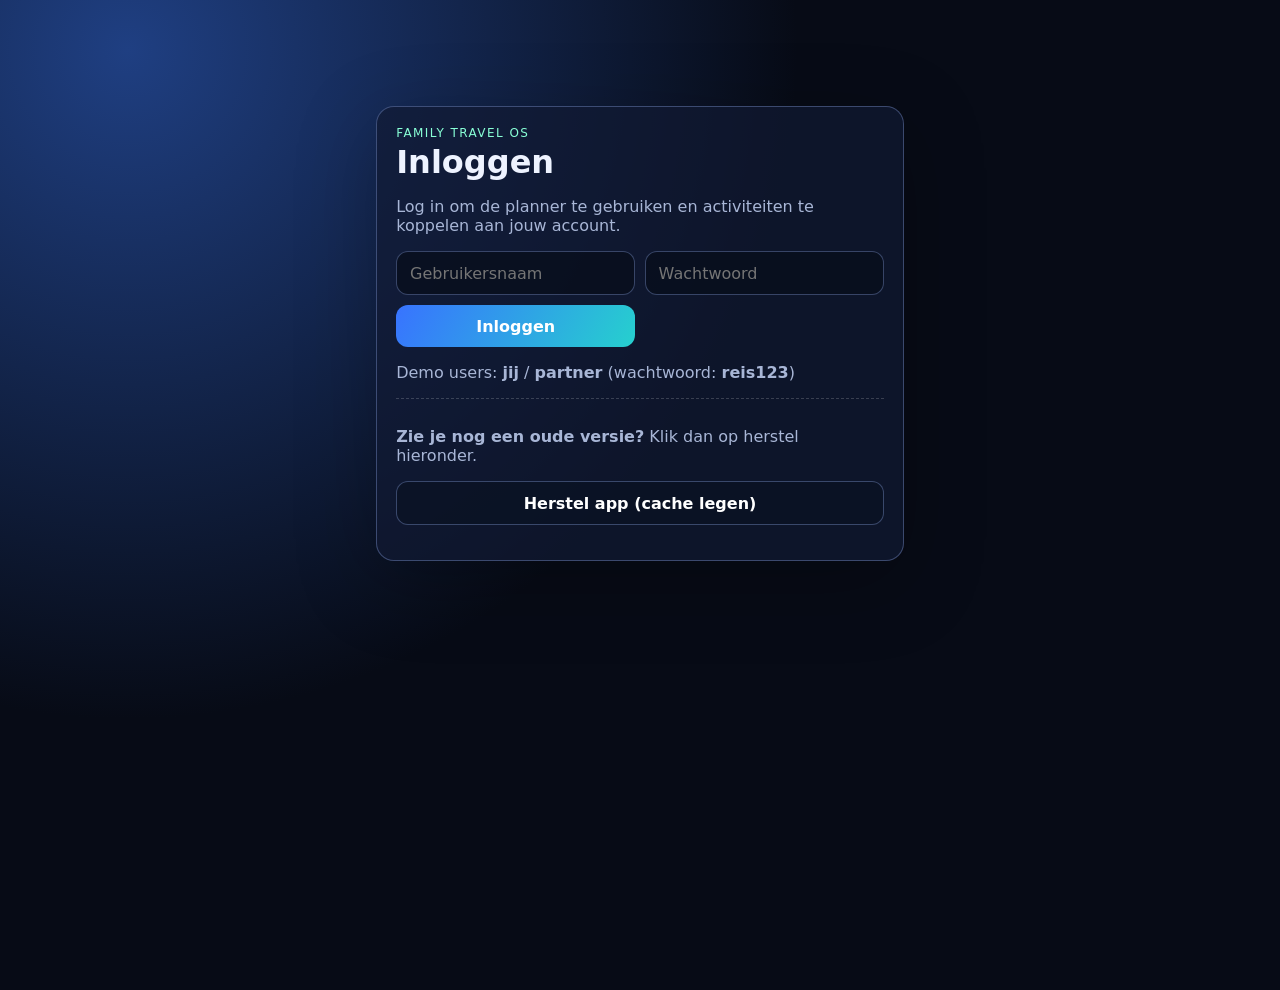
==== commit 6f66e03a: "Add dedicated force-update page for non-technical cache recovery" ====
--- a/index.html
+++ b/index.html
@@ -2,87 +2,57 @@
 <html lang="nl">
   <head>
     <meta charset="UTF-8" />
-    <meta name="viewport" content="width=device-width, initial-scale=1.0" />
-    <title>Samen Reisplanner</title>
+    <meta name="viewport" content="width=device-width, initial-scale=1, viewport-fit=cover" />
+    <meta name="theme-color" content="#0b1020" />
+    <title>Samen Reisplanner · Reizen</title>
+    <link rel="manifest" href="manifest.webmanifest" />
     <link rel="stylesheet" href="styles.css" />
   </head>
   <body>
-    <header>
-      <h1>Samen Reisplanner</h1>
-      <p>Plan, bewaar en inspireer elkaar voor al jullie reizen.</p>
+    <header class="topbar">
+      <div>
+        <p class="eyebrow">Family Travel OS</p>
+        <h1>Samen Reisplanner</h1>
+      </div>
+      <div class="user-box">
+        <p id="current-user" class="muted"></p>
+        <button id="logout-btn" type="button">Uitloggen</button>
+      </div>
+      <div class="trip-switcher">
+        <label for="trip-select">Actieve reis</label>
+        <select id="trip-select"></select>
+      </div>
     </header>
+
+    <nav class="tabs">
+      <a class="tab active" href="index.html">Reizen</a>
+      <a class="tab" href="database.html">Database</a>
+      <a class="tab" href="route.html">Routekaart</a>
+      <a class="tab" href="inspiratie.html">Inspiratie</a>
+    </nav>
 
     <main>
       <section class="card">
-        <h2>Reizen beheren</h2>
-        <form id="trip-form" class="row-form">
-          <input id="trip-name" type="text" placeholder="Bijv. Italië zomer 2026" required />
+        <h2>Nieuwe reis</h2>
+        <form id="trip-form" class="grid-form">
+          <input id="trip-name" type="text" placeholder="Bijv. Japan 2026" required />
           <input id="trip-destination" type="text" placeholder="Bestemming / regio" required />
           <button type="submit">Reis toevoegen</button>
         </form>
+        <p id="trip-summary" class="muted"></p>
+      </section>
 
-        <label for="trip-select">Geselecteerde reis</label>
-        <select id="trip-select"></select>
-
-        <h3>Reisgenoten</h3>
+      <section class="card">
+        <h2>Reisgenoten</h2>
         <form id="member-form" class="row-form">
           <input id="member-name" type="text" placeholder="Naam reisgenoot" required />
-          <button type="submit">Toevoegen</button>
+          <button type="submit">+ Toevoegen</button>
         </form>
         <ul id="member-list"></ul>
       </section>
-
-      <section class="card">
-        <h2>Dingen opslaan per categorie</h2>
-        <form id="item-form" class="grid-form">
-          <select id="item-category" required>
-            <option value="Stad">Stad</option>
-            <option value="Eten">Eten</option>
-            <option value="Museum">Museum</option>
-            <option value="Hotel">Hotel</option>
-            <option value="Activiteit">Activiteit</option>
-          </select>
-          <input id="item-title" type="text" placeholder="Wat wil je bewaren?" required />
-          <input id="item-notes" type="text" placeholder="Notities / link" />
-          <button type="submit">Opslaan</button>
-        </form>
-        <div id="category-columns" class="columns"></div>
-      </section>
-
-      <section class="card">
-        <h2>Routeplanner</h2>
-        <form id="route-form" class="grid-form">
-          <input id="route-day" type="text" placeholder="Dag (bijv. Dag 1)" required />
-          <input id="route-stop" type="text" placeholder="Stop / activiteit" required />
-          <input id="route-time" type="text" placeholder="Tijd (optioneel)" />
-          <button type="submit">Toevoegen aan route</button>
-        </form>
-        <ul id="route-list"></ul>
-      </section>
-
-      <section class="card">
-        <h2>Inspiratie</h2>
-        <p class="muted">
-          Automatisch voorbeeldoverzicht met blogs van gezinnen en trending social posts
-          voor de huidige bestemming.
-        </p>
-        <div class="inspiration-grid">
-          <div>
-            <h3>Persoonlijke blogs</h3>
-            <ul id="blog-list"></ul>
-          </div>
-          <div>
-            <h3>Trending op Insta/TikTok</h3>
-            <ul id="social-list"></ul>
-          </div>
-        </div>
-      </section>
     </main>
 
-    <footer>
-      <small>Prototype - data wordt lokaal in je browser opgeslagen.</small>
-    </footer>
-
-    <script src="app.js"></script>
+    <script src="common.js"></script>
+    <script src="app-home.js"></script>
   </body>
 </html>
--- a/styles.css
+++ b/styles.css
@@ -1,110 +1,236 @@
 :root {
-  color-scheme: light;
   font-family: Inter, ui-sans-serif, system-ui, -apple-system, Segoe UI, Roboto, sans-serif;
-  --bg: #f7f9fc;
-  --card: #ffffff;
-  --text: #1d2433;
-  --muted: #6e7787;
-  --primary: #3563e9;
-  --border: #dde4f0;
-}
-
-* {
-  box-sizing: border-box;
-}
+  --bg: #070b16;
+  --bg-2: #0d1530;
+  --card: rgba(17, 25, 50, 0.72);
+  --text: #eef3ff;
+  --muted: #a8b6d6;
+  --accent: #6ea8fe;
+  --accent-2: #88ffd6;
+  --border: rgba(155, 182, 255, 0.32);
+  color-scheme: dark;
+}
+
+* { box-sizing: border-box; }
 
 body {
   margin: 0;
-  background: var(--bg);
   color: var(--text);
-}
-
-header,
-footer {
+  background: radial-gradient(circle at 10% 5%, #1f3f82 0%, var(--bg) 45%), linear-gradient(130deg, var(--bg), var(--bg-2));
+  min-height: 100dvh;
+}
+
+.topbar {
+  display: flex;
+  justify-content: space-between;
+  gap: 1rem;
+  align-items: end;
+  padding: max(1rem, env(safe-area-inset-top)) 1rem 1rem;
+  border-bottom: 1px solid rgba(255, 255, 255, 0.08);
+  backdrop-filter: blur(12px);
+}
+
+.eyebrow {
+  letter-spacing: 0.12em;
+  text-transform: uppercase;
+  color: var(--accent-2);
+  margin: 0 0 0.2rem;
+  font-size: 0.75rem;
+}
+
+h1, h2, h3 { margin: 0 0 0.65rem; }
+h1 { font-size: clamp(1.4rem, 4vw, 2rem); }
+
+.tabs {
+  display: grid;
+  grid-template-columns: repeat(4, 1fr);
+  gap: 0.5rem;
+  padding: 0.8rem 1rem;
+}
+
+.tab {
   text-align: center;
-  padding: 1rem;
+  padding: 0.55rem;
+  border-radius: 12px;
+  text-decoration: none;
+  color: var(--text);
+  border: 1px solid rgba(255, 255, 255, 0.08);
+  background: rgba(11, 18, 35, 0.7);
+}
+
+.tab.active {
+  background: linear-gradient(120deg, #3873ff, #26d0ce);
+  border: none;
+  font-weight: 600;
 }
 
 main {
   max-width: 1100px;
   margin: 0 auto;
+  padding: 0 1rem calc(2rem + env(safe-area-inset-bottom));
   display: grid;
   gap: 1rem;
-  padding: 0 1rem 2rem;
 }
 
 .card {
   background: var(--card);
   border: 1px solid var(--border);
-  border-radius: 12px;
+  border-radius: 18px;
+  padding: clamp(0.8rem, 2vw, 1.2rem);
+  box-shadow: 0 20px 80px rgba(0, 0, 0, 0.25);
+}
+
+label, .muted { color: var(--muted); }
+
+input, select, button {
+  width: 100%;
+  border-radius: 12px;
+  border: 1px solid var(--border);
+  background: rgba(8, 14, 28, 0.8);
+  color: var(--text);
+  padding: 0.72rem 0.8rem;
+  font: inherit;
+}
+
+button {
+  cursor: pointer;
+  background: linear-gradient(120deg, #3873ff, #26d0ce);
+  color: #fff;
+  border: none;
+  font-weight: 600;
+}
+
+.row-form, .grid-form {
+  display: grid;
+  gap: 0.6rem;
+  margin-bottom: 0.75rem;
+}
+
+.row-form { grid-template-columns: 1fr auto; }
+.grid-form { grid-template-columns: repeat(auto-fit, minmax(170px, 1fr)); }
+
+.columns {
+  display: grid;
+  grid-template-columns: repeat(auto-fit, minmax(180px, 1fr));
+  gap: 0.75rem;
+}
+
+.category {
+  border: 1px solid rgba(255, 255, 255, 0.08);
+  border-radius: 14px;
+  background: rgba(9, 14, 27, 0.7);
+  padding: 0.7rem;
+}
+
+ul { margin: 0; padding-left: 1rem; }
+li { margin-bottom: 0.5rem; }
+
+a { color: #9ec5ff; }
+
+#map {
+  min-height: clamp(230px, 35vh, 420px);
+  border-radius: 14px;
+  border: 1px solid rgba(255, 255, 255, 0.08);
+  margin-top: 0.75rem;
+}
+
+.api-box {
+  border: 1px dashed rgba(255, 255, 255, 0.25);
+  border-radius: 12px;
+  padding: 0.7rem;
+}
+
+.inspiration-grid {
+  display: grid;
+  gap: 1rem;
+  grid-template-columns: repeat(auto-fit, minmax(260px, 1fr));
+}
+
+
+.user-box {
+  display: grid;
+  gap: 0.35rem;
+  justify-items: end;
+}
+
+.user-box #logout-btn {
+  width: auto;
+  padding: 0.35rem 0.7rem;
+  font-size: 0.85rem;
+}
+
+.auth-main {
+  max-width: 560px;
+  margin: 10vh auto;
   padding: 1rem;
 }
 
-h1,
-h2,
-h3 {
-  margin-top: 0;
-}
-
-input,
-select,
-button {
-  padding: 0.6rem;
+.auth-card {
+  text-align: left;
+}
+
+.recovery-box {
+  margin-top: 0.9rem;
+  padding-top: 0.75rem;
+  border-top: 1px dashed rgba(255, 255, 255, 0.18);
+}
+
+.secondary-btn {
+  background: rgba(11, 18, 35, 0.72);
   border: 1px solid var(--border);
-  border-radius: 8px;
-  font: inherit;
-}
-
-button {
-  background: var(--primary);
-  color: white;
-  border: none;
-  cursor: pointer;
-}
-
-.row-form,
-.grid-form {
-  display: grid;
-  gap: 0.5rem;
-  margin-bottom: 0.75rem;
-}
-
-.row-form {
-  grid-template-columns: 1fr auto;
-}
-
-.grid-form {
-  grid-template-columns: repeat(auto-fit, minmax(170px, 1fr));
-}
-
-.columns {
-  display: grid;
-  grid-template-columns: repeat(auto-fit, minmax(170px, 1fr));
-  gap: 0.75rem;
-}
-
-.category {
-  border: 1px solid var(--border);
+}
+
+.secondary-btn:disabled {
+  opacity: 0.7;
+  cursor: wait;
+}
+
+@media (max-width: 860px) {
+  .topbar { flex-direction: column; align-items: stretch; }
+  .tabs { grid-template-columns: repeat(2, 1fr); }
+}
+
+
+.compact {
+  grid-template-columns: auto 1fr;
+  align-items: center;
+}
+
+.item-card {
+  list-style: none;
+  margin: 0.6rem 0;
+  padding: 0.55rem;
+  border: 1px solid rgba(255,255,255,0.08);
   border-radius: 10px;
-  padding: 0.75rem;
-  background: #fbfcff;
-}
-
-ul {
-  margin: 0;
-  padding-left: 1.25rem;
-}
-
-li {
-  margin-bottom: 0.4rem;
-}
-
-.muted {
-  color: var(--muted);
-}
-
-.inspiration-grid {
-  display: grid;
-  grid-template-columns: repeat(auto-fit, minmax(260px, 1fr));
-  gap: 1rem;
-}
+  background: rgba(3, 8, 20, 0.45);
+}
+
+.vote-row {
+  display: flex;
+  gap: 0.4rem;
+  flex-wrap: wrap;
+  margin-top: 0.5rem;
+}
+
+.vote-row button,
+.vote {
+  width: auto;
+  padding: 0.35rem 0.55rem;
+  font-size: 0.85rem;
+}
+
+.vote-must { background: linear-gradient(120deg, #17b26a, #5dd39e); }
+.vote-maybe { background: linear-gradient(120deg, #4b7bec, #5ea6ff); }
+.vote-skip { background: linear-gradient(120deg, #d54f6e, #ff8399); }
+
+.day-plan-list {
+  display: grid;
+  gap: 0.7rem;
+}
+
+.day-card {
+  border: 1px solid rgba(255,255,255,0.08);
+  border-radius: 12px;
+  background: rgba(4, 10, 24, 0.52);
+  padding: 0.65rem;
+}
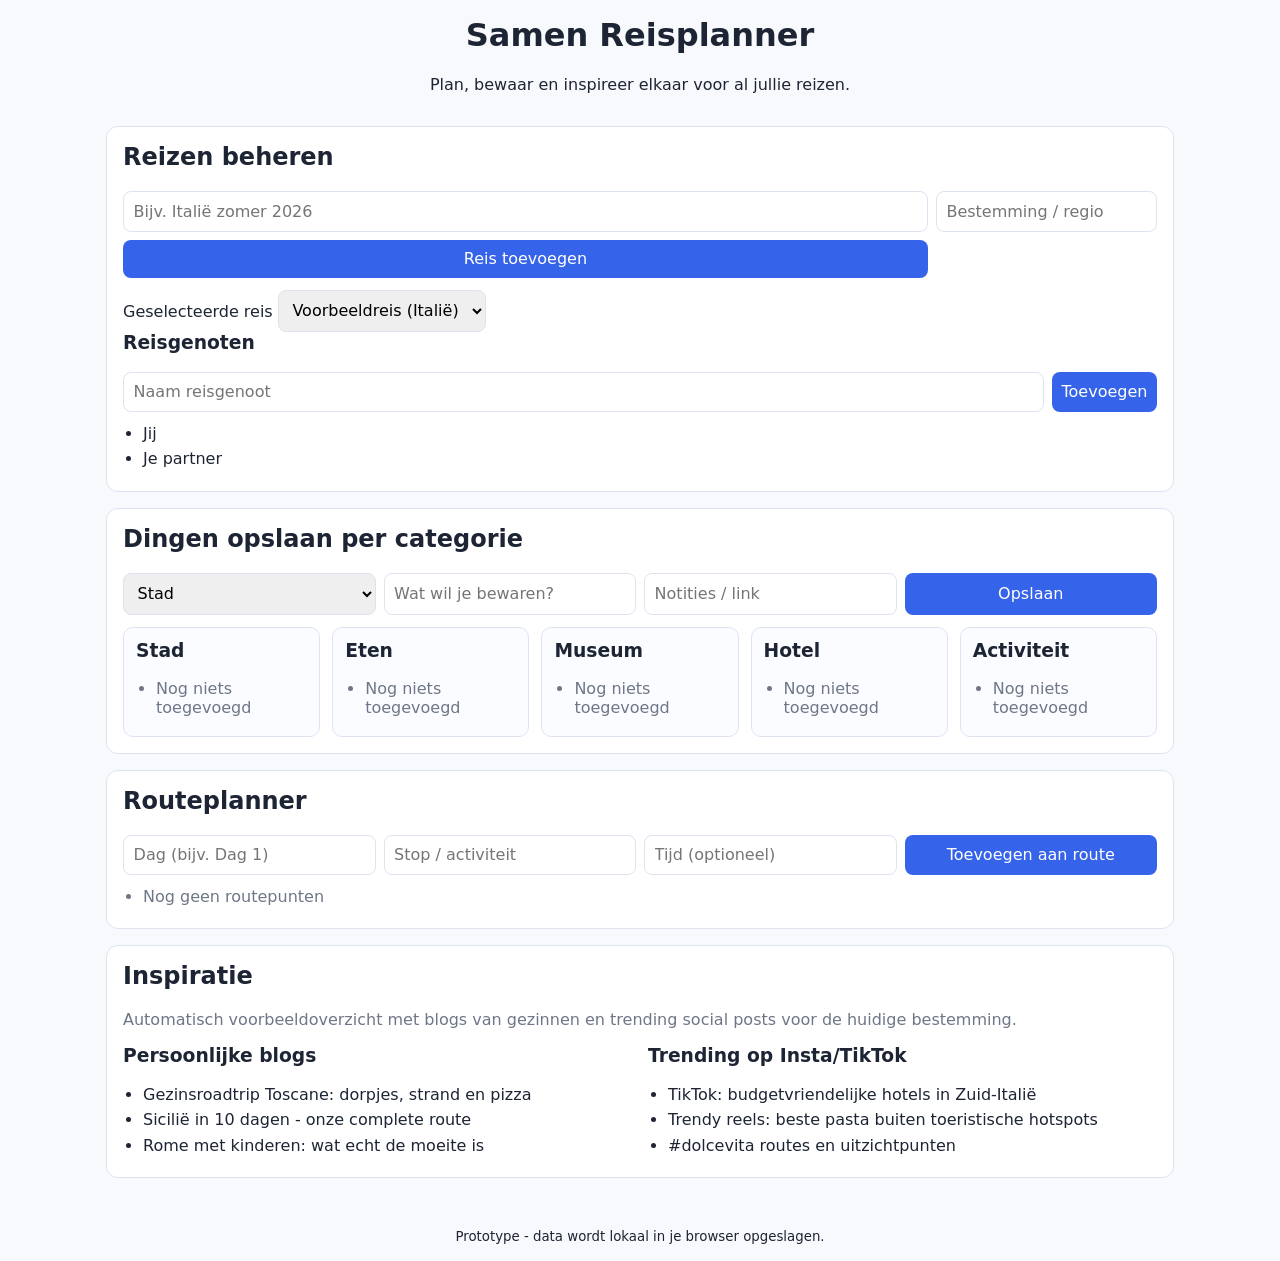
==== commit eefbb353: "Merge branch 'main' into codex/create-travel-planning-app-2k7s36" ====
--- a/index.html
+++ b/index.html
@@ -2,57 +2,87 @@
 <html lang="nl">
   <head>
     <meta charset="UTF-8" />
-    <meta name="viewport" content="width=device-width, initial-scale=1, viewport-fit=cover" />
-    <meta name="theme-color" content="#0b1020" />
-    <title>Samen Reisplanner · Reizen</title>
-    <link rel="manifest" href="manifest.webmanifest" />
+    <meta name="viewport" content="width=device-width, initial-scale=1.0" />
+    <title>Samen Reisplanner</title>
     <link rel="stylesheet" href="styles.css" />
   </head>
   <body>
-    <header class="topbar">
-      <div>
-        <p class="eyebrow">Family Travel OS</p>
-        <h1>Samen Reisplanner</h1>
-      </div>
-      <div class="user-box">
-        <p id="current-user" class="muted"></p>
-        <button id="logout-btn" type="button">Uitloggen</button>
-      </div>
-      <div class="trip-switcher">
-        <label for="trip-select">Actieve reis</label>
-        <select id="trip-select"></select>
-      </div>
+    <header>
+      <h1>Samen Reisplanner</h1>
+      <p>Plan, bewaar en inspireer elkaar voor al jullie reizen.</p>
     </header>
-
-    <nav class="tabs">
-      <a class="tab active" href="index.html">Reizen</a>
-      <a class="tab" href="database.html">Database</a>
-      <a class="tab" href="route.html">Routekaart</a>
-      <a class="tab" href="inspiratie.html">Inspiratie</a>
-    </nav>
 
     <main>
       <section class="card">
-        <h2>Nieuwe reis</h2>
-        <form id="trip-form" class="grid-form">
-          <input id="trip-name" type="text" placeholder="Bijv. Japan 2026" required />
+        <h2>Reizen beheren</h2>
+        <form id="trip-form" class="row-form">
+          <input id="trip-name" type="text" placeholder="Bijv. Italië zomer 2026" required />
           <input id="trip-destination" type="text" placeholder="Bestemming / regio" required />
           <button type="submit">Reis toevoegen</button>
         </form>
-        <p id="trip-summary" class="muted"></p>
+
+        <label for="trip-select">Geselecteerde reis</label>
+        <select id="trip-select"></select>
+
+        <h3>Reisgenoten</h3>
+        <form id="member-form" class="row-form">
+          <input id="member-name" type="text" placeholder="Naam reisgenoot" required />
+          <button type="submit">Toevoegen</button>
+        </form>
+        <ul id="member-list"></ul>
       </section>
 
       <section class="card">
-        <h2>Reisgenoten</h2>
-        <form id="member-form" class="row-form">
-          <input id="member-name" type="text" placeholder="Naam reisgenoot" required />
-          <button type="submit">+ Toevoegen</button>
+        <h2>Dingen opslaan per categorie</h2>
+        <form id="item-form" class="grid-form">
+          <select id="item-category" required>
+            <option value="Stad">Stad</option>
+            <option value="Eten">Eten</option>
+            <option value="Museum">Museum</option>
+            <option value="Hotel">Hotel</option>
+            <option value="Activiteit">Activiteit</option>
+          </select>
+          <input id="item-title" type="text" placeholder="Wat wil je bewaren?" required />
+          <input id="item-notes" type="text" placeholder="Notities / link" />
+          <button type="submit">Opslaan</button>
         </form>
-        <ul id="member-list"></ul>
+        <div id="category-columns" class="columns"></div>
+      </section>
+
+      <section class="card">
+        <h2>Routeplanner</h2>
+        <form id="route-form" class="grid-form">
+          <input id="route-day" type="text" placeholder="Dag (bijv. Dag 1)" required />
+          <input id="route-stop" type="text" placeholder="Stop / activiteit" required />
+          <input id="route-time" type="text" placeholder="Tijd (optioneel)" />
+          <button type="submit">Toevoegen aan route</button>
+        </form>
+        <ul id="route-list"></ul>
+      </section>
+
+      <section class="card">
+        <h2>Inspiratie</h2>
+        <p class="muted">
+          Automatisch voorbeeldoverzicht met blogs van gezinnen en trending social posts
+          voor de huidige bestemming.
+        </p>
+        <div class="inspiration-grid">
+          <div>
+            <h3>Persoonlijke blogs</h3>
+            <ul id="blog-list"></ul>
+          </div>
+          <div>
+            <h3>Trending op Insta/TikTok</h3>
+            <ul id="social-list"></ul>
+          </div>
+        </div>
       </section>
     </main>
 
-    <script src="common.js"></script>
-    <script src="app-home.js"></script>
+    <footer>
+      <small>Prototype - data wordt lokaal in je browser opgeslagen.</small>
+    </footer>
+
+    <script src="app.js"></script>
   </body>
 </html>
--- a/styles.css
+++ b/styles.css
@@ -1,236 +1,110 @@
 :root {
+  color-scheme: light;
   font-family: Inter, ui-sans-serif, system-ui, -apple-system, Segoe UI, Roboto, sans-serif;
-  --bg: #070b16;
-  --bg-2: #0d1530;
-  --card: rgba(17, 25, 50, 0.72);
-  --text: #eef3ff;
-  --muted: #a8b6d6;
-  --accent: #6ea8fe;
-  --accent-2: #88ffd6;
-  --border: rgba(155, 182, 255, 0.32);
-  color-scheme: dark;
+  --bg: #f7f9fc;
+  --card: #ffffff;
+  --text: #1d2433;
+  --muted: #6e7787;
+  --primary: #3563e9;
+  --border: #dde4f0;
 }
 
-* { box-sizing: border-box; }
+* {
+  box-sizing: border-box;
+}
 
 body {
   margin: 0;
+  background: var(--bg);
   color: var(--text);
-  background: radial-gradient(circle at 10% 5%, #1f3f82 0%, var(--bg) 45%), linear-gradient(130deg, var(--bg), var(--bg-2));
-  min-height: 100dvh;
 }
 
-.topbar {
-  display: flex;
-  justify-content: space-between;
-  gap: 1rem;
-  align-items: end;
-  padding: max(1rem, env(safe-area-inset-top)) 1rem 1rem;
-  border-bottom: 1px solid rgba(255, 255, 255, 0.08);
-  backdrop-filter: blur(12px);
-}
-
-.eyebrow {
-  letter-spacing: 0.12em;
-  text-transform: uppercase;
-  color: var(--accent-2);
-  margin: 0 0 0.2rem;
-  font-size: 0.75rem;
-}
-
-h1, h2, h3 { margin: 0 0 0.65rem; }
-h1 { font-size: clamp(1.4rem, 4vw, 2rem); }
-
-.tabs {
-  display: grid;
-  grid-template-columns: repeat(4, 1fr);
-  gap: 0.5rem;
-  padding: 0.8rem 1rem;
-}
-
-.tab {
+header,
+footer {
   text-align: center;
-  padding: 0.55rem;
-  border-radius: 12px;
-  text-decoration: none;
-  color: var(--text);
-  border: 1px solid rgba(255, 255, 255, 0.08);
-  background: rgba(11, 18, 35, 0.7);
-}
-
-.tab.active {
-  background: linear-gradient(120deg, #3873ff, #26d0ce);
-  border: none;
-  font-weight: 600;
+  padding: 1rem;
 }
 
 main {
   max-width: 1100px;
   margin: 0 auto;
-  padding: 0 1rem calc(2rem + env(safe-area-inset-bottom));
   display: grid;
   gap: 1rem;
+  padding: 0 1rem 2rem;
 }
 
 .card {
   background: var(--card);
   border: 1px solid var(--border);
-  border-radius: 18px;
-  padding: clamp(0.8rem, 2vw, 1.2rem);
-  box-shadow: 0 20px 80px rgba(0, 0, 0, 0.25);
+  border-radius: 12px;
+  padding: 1rem;
 }
 
-label, .muted { color: var(--muted); }
+h1,
+h2,
+h3 {
+  margin-top: 0;
+}
 
-input, select, button {
-  width: 100%;
-  border-radius: 12px;
+input,
+select,
+button {
+  padding: 0.6rem;
   border: 1px solid var(--border);
-  background: rgba(8, 14, 28, 0.8);
-  color: var(--text);
-  padding: 0.72rem 0.8rem;
+  border-radius: 8px;
   font: inherit;
 }
 
 button {
+  background: var(--primary);
+  color: white;
+  border: none;
   cursor: pointer;
-  background: linear-gradient(120deg, #3873ff, #26d0ce);
-  color: #fff;
-  border: none;
-  font-weight: 600;
 }
 
-.row-form, .grid-form {
+.row-form,
+.grid-form {
   display: grid;
-  gap: 0.6rem;
+  gap: 0.5rem;
   margin-bottom: 0.75rem;
 }
 
-.row-form { grid-template-columns: 1fr auto; }
-.grid-form { grid-template-columns: repeat(auto-fit, minmax(170px, 1fr)); }
+.row-form {
+  grid-template-columns: 1fr auto;
+}
+
+.grid-form {
+  grid-template-columns: repeat(auto-fit, minmax(170px, 1fr));
+}
 
 .columns {
   display: grid;
-  grid-template-columns: repeat(auto-fit, minmax(180px, 1fr));
+  grid-template-columns: repeat(auto-fit, minmax(170px, 1fr));
   gap: 0.75rem;
 }
 
 .category {
-  border: 1px solid rgba(255, 255, 255, 0.08);
-  border-radius: 14px;
-  background: rgba(9, 14, 27, 0.7);
-  padding: 0.7rem;
+  border: 1px solid var(--border);
+  border-radius: 10px;
+  padding: 0.75rem;
+  background: #fbfcff;
 }
 
-ul { margin: 0; padding-left: 1rem; }
-li { margin-bottom: 0.5rem; }
-
-a { color: #9ec5ff; }
-
-#map {
-  min-height: clamp(230px, 35vh, 420px);
-  border-radius: 14px;
-  border: 1px solid rgba(255, 255, 255, 0.08);
-  margin-top: 0.75rem;
+ul {
+  margin: 0;
+  padding-left: 1.25rem;
 }
 
-.api-box {
-  border: 1px dashed rgba(255, 255, 255, 0.25);
-  border-radius: 12px;
-  padding: 0.7rem;
+li {
+  margin-bottom: 0.4rem;
+}
+
+.muted {
+  color: var(--muted);
 }
 
 .inspiration-grid {
   display: grid;
+  grid-template-columns: repeat(auto-fit, minmax(260px, 1fr));
   gap: 1rem;
-  grid-template-columns: repeat(auto-fit, minmax(260px, 1fr));
 }
-
-
-.user-box {
-  display: grid;
-  gap: 0.35rem;
-  justify-items: end;
-}
-
-.user-box #logout-btn {
-  width: auto;
-  padding: 0.35rem 0.7rem;
-  font-size: 0.85rem;
-}
-
-.auth-main {
-  max-width: 560px;
-  margin: 10vh auto;
-  padding: 1rem;
-}
-
-.auth-card {
-  text-align: left;
-}
-
-.recovery-box {
-  margin-top: 0.9rem;
-  padding-top: 0.75rem;
-  border-top: 1px dashed rgba(255, 255, 255, 0.18);
-}
-
-.secondary-btn {
-  background: rgba(11, 18, 35, 0.72);
-  border: 1px solid var(--border);
-}
-
-.secondary-btn:disabled {
-  opacity: 0.7;
-  cursor: wait;
-}
-
-@media (max-width: 860px) {
-  .topbar { flex-direction: column; align-items: stretch; }
-  .tabs { grid-template-columns: repeat(2, 1fr); }
-}
-
-
-.compact {
-  grid-template-columns: auto 1fr;
-  align-items: center;
-}
-
-.item-card {
-  list-style: none;
-  margin: 0.6rem 0;
-  padding: 0.55rem;
-  border: 1px solid rgba(255,255,255,0.08);
-  border-radius: 10px;
-  background: rgba(3, 8, 20, 0.45);
-}
-
-.vote-row {
-  display: flex;
-  gap: 0.4rem;
-  flex-wrap: wrap;
-  margin-top: 0.5rem;
-}
-
-.vote-row button,
-.vote {
-  width: auto;
-  padding: 0.35rem 0.55rem;
-  font-size: 0.85rem;
-}
-
-.vote-must { background: linear-gradient(120deg, #17b26a, #5dd39e); }
-.vote-maybe { background: linear-gradient(120deg, #4b7bec, #5ea6ff); }
-.vote-skip { background: linear-gradient(120deg, #d54f6e, #ff8399); }
-
-.day-plan-list {
-  display: grid;
-  gap: 0.7rem;
-}
-
-.day-card {
-  border: 1px solid rgba(255,255,255,0.08);
-  border-radius: 12px;
-  background: rgba(4, 10, 24, 0.52);
-  padding: 0.65rem;
-}
